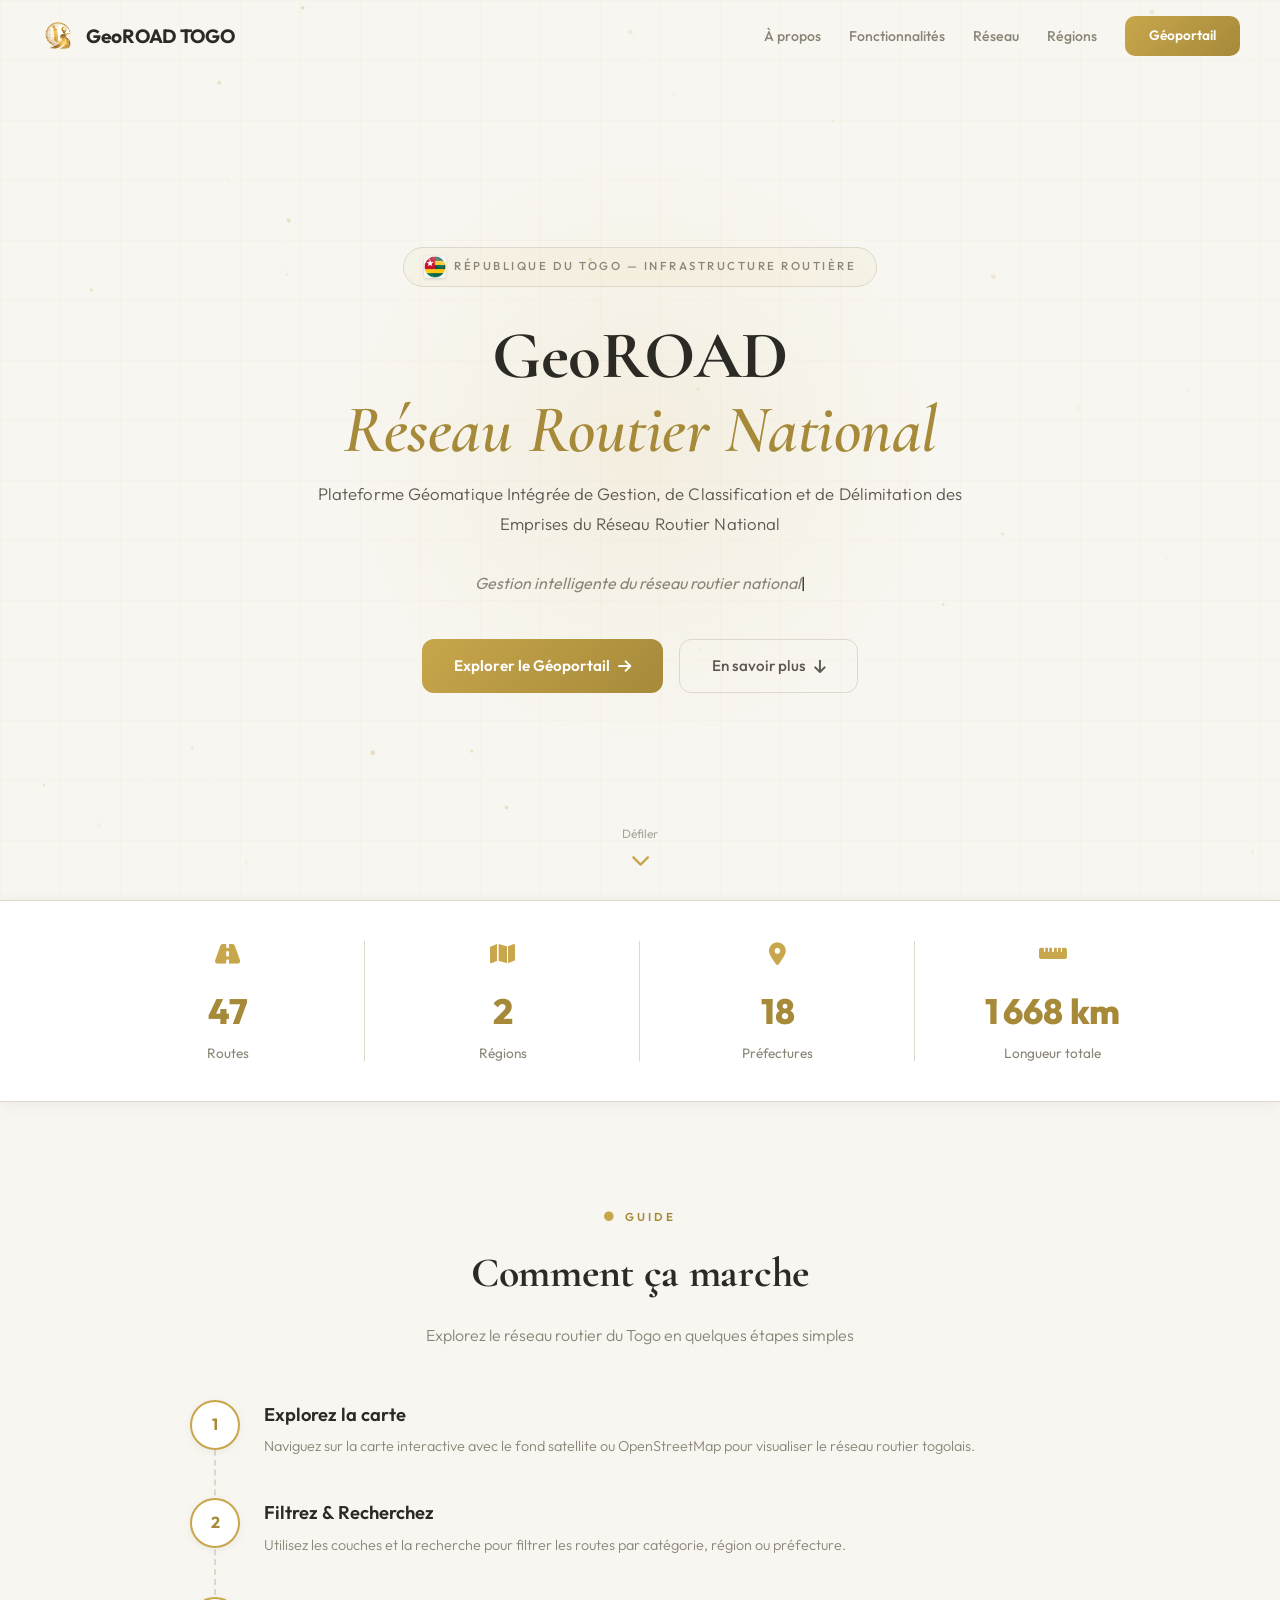
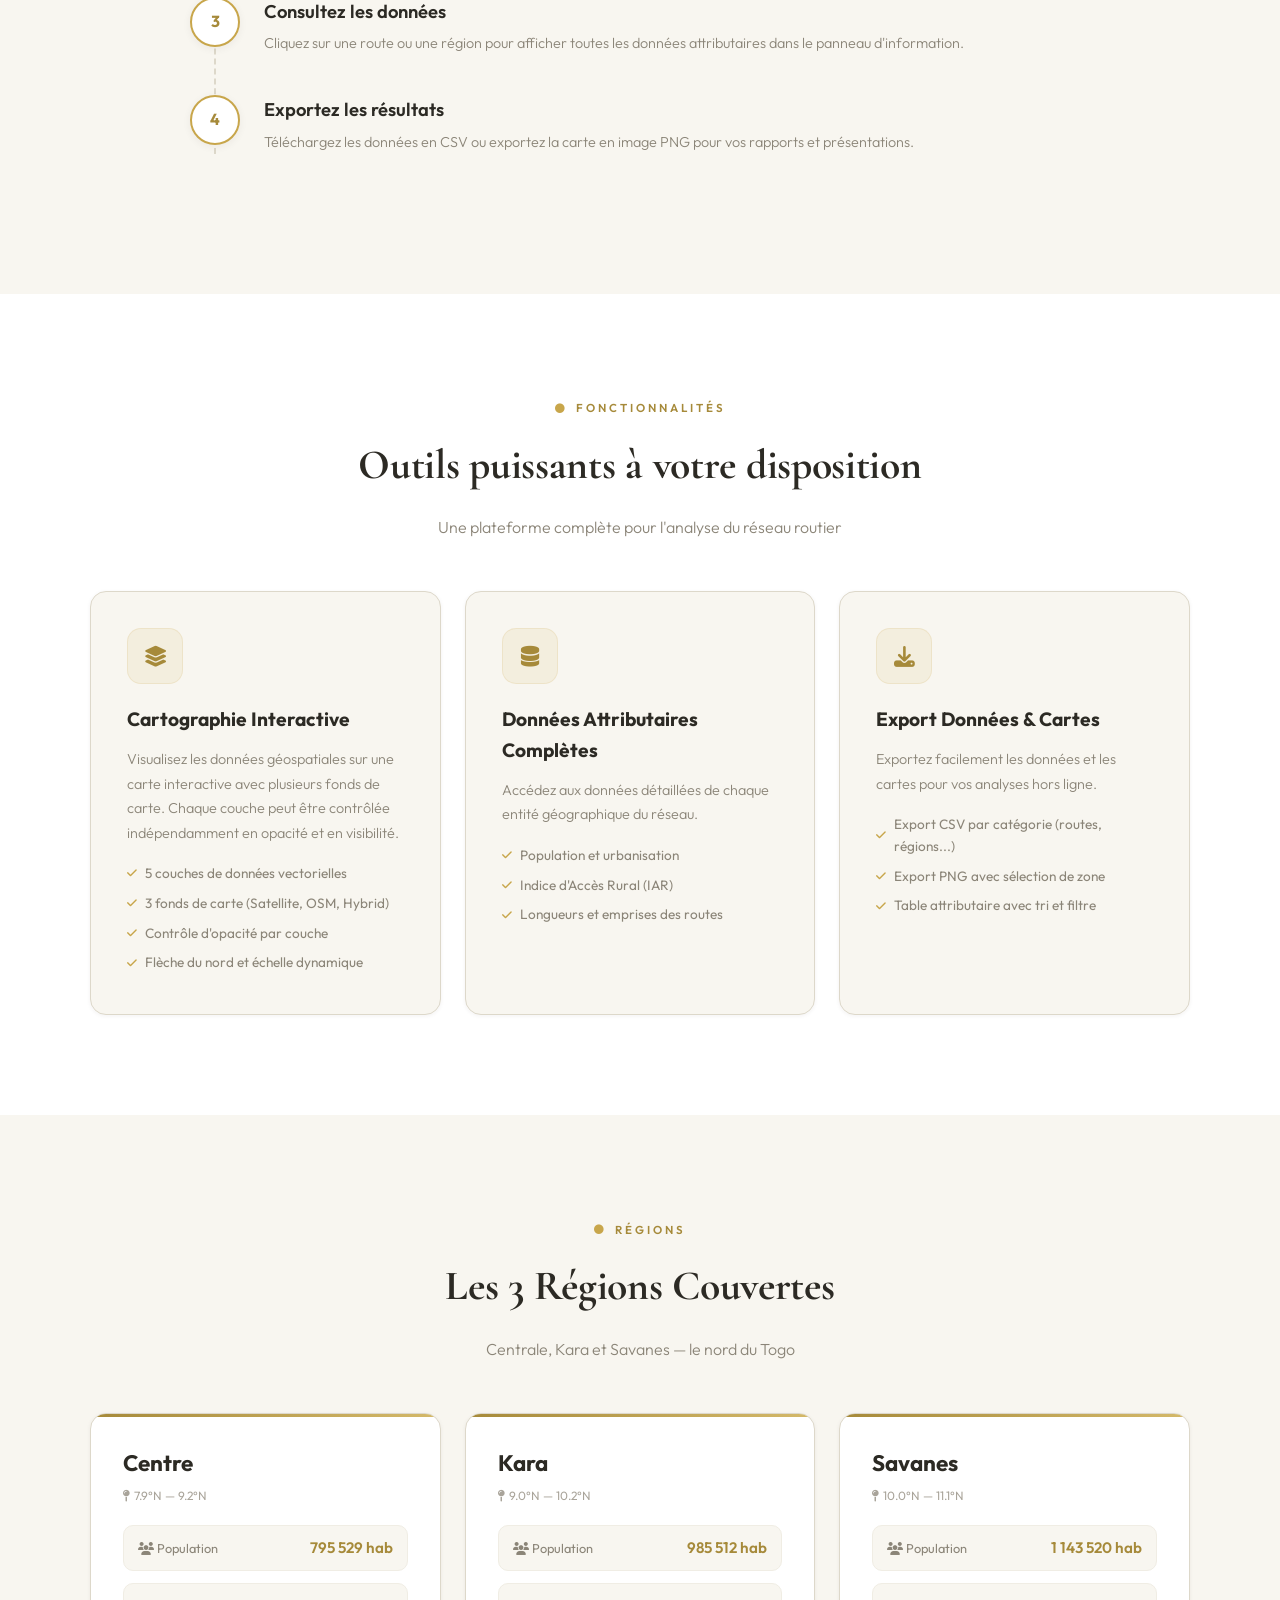
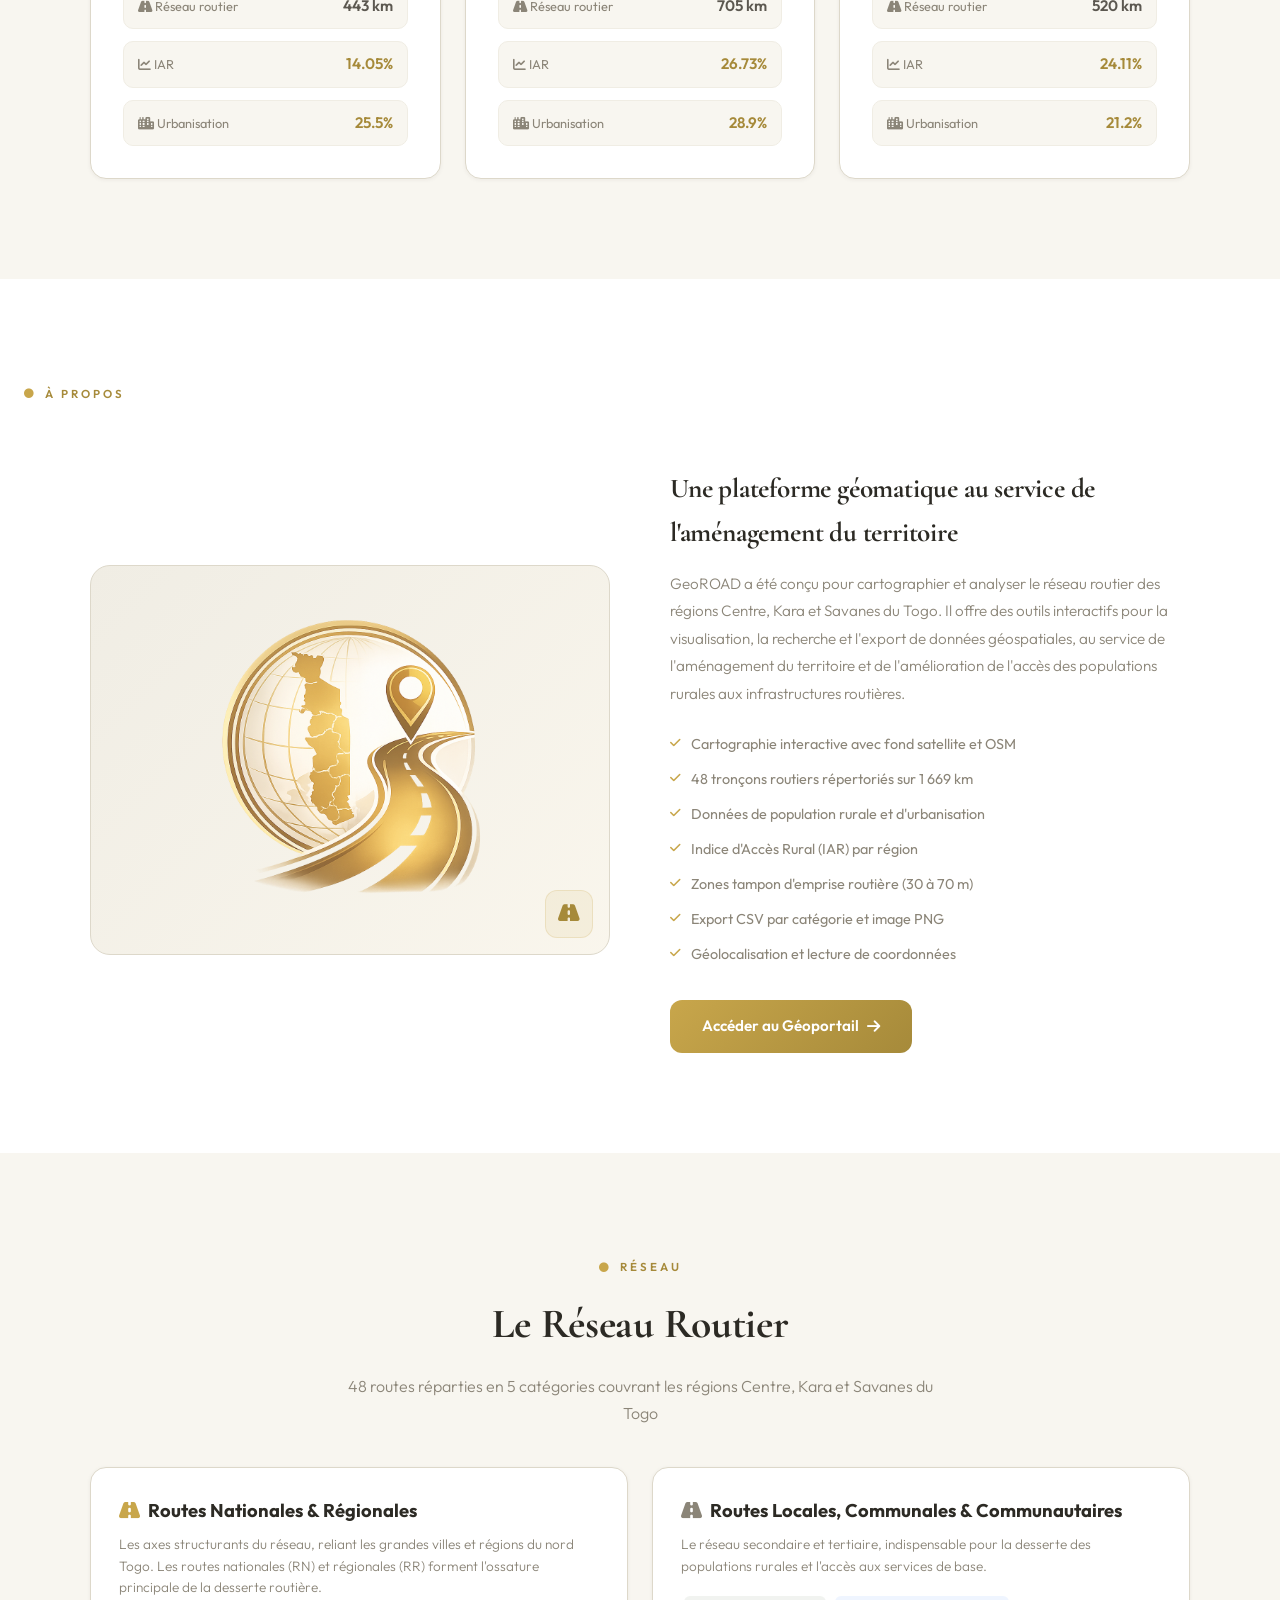
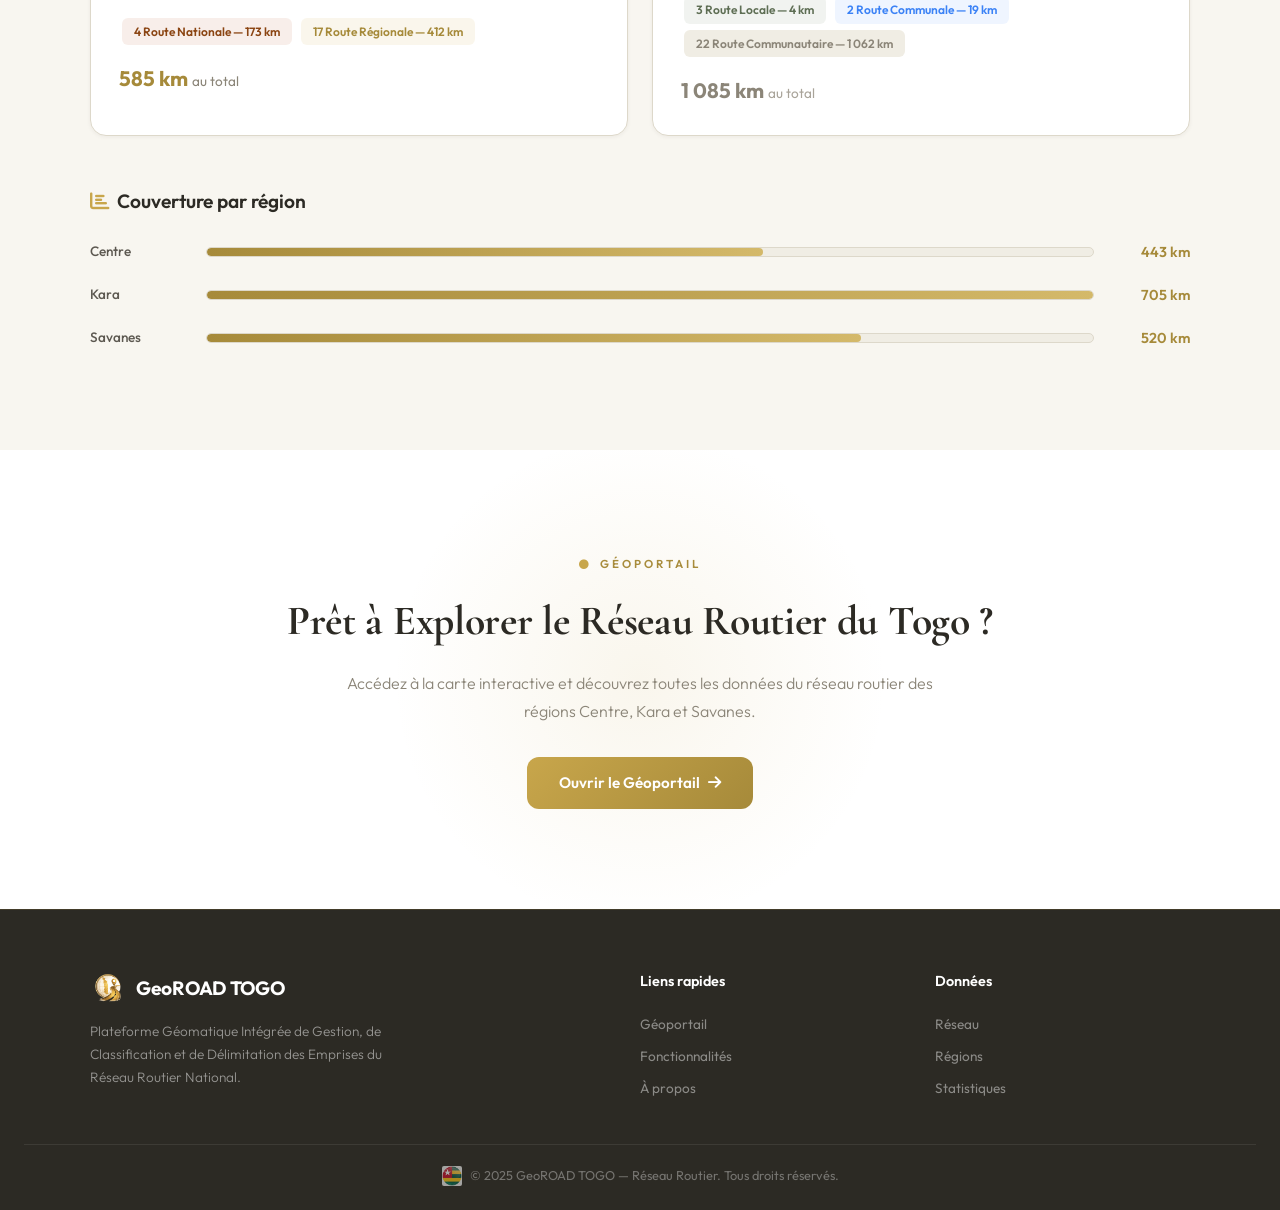
==== index.html @ ce90101a "Add files via upload" ====
<!DOCTYPE html>
<html lang="fr">
<head>
<meta charset="UTF-8">
<meta name="viewport" content="width=device-width, initial-scale=1.0">
<title>GeoROAD TOGO — Réseau Routier</title>
<link rel="preconnect" href="https://fonts.googleapis.com">
<link rel="preconnect" href="https://fonts.gstatic.com" crossorigin>
<link href="https://fonts.googleapis.com/css2?family=Cormorant+Garamond:wght@400;500;600;700&family=Outfit:wght@300;400;500;600;700;800&display=swap" rel="stylesheet">
<link rel="stylesheet" href="https://cdnjs.cloudflare.com/ajax/libs/font-awesome/6.4.0/css/all.min.css">
<style>
:root{--gold:#C8A64B;--gold-dark:#A68A3A;--gold-light:#D4B96A;--gold-pale:rgba(200,166,75,.10);--cream:#F8F6F0;--cream-2:#F0EDE4;--cream-3:#E8E4D9;--cream-border:#DDD8CA;--text:#2C2A24;--text-2:#5C5850;--text-3:#8B8578;--text-4:#A9A49A;--white:#FFF;--shadow:rgba(44,42,36,.06);--shadow-md:rgba(44,42,36,.1);--shadow-lg:rgba(44,42,36,.16)}
*,*::before,*::after{margin:0;padding:0;box-sizing:border-box}
html{scroll-behavior:smooth}
body{font-family:'Outfit',sans-serif;background:var(--cream);color:var(--text);overflow-x:hidden;line-height:1.6}
a{text-decoration:none;color:inherit}
ul{list-style:none}

/* Preloader */
#preloader{position:fixed;inset:0;z-index:10000;background:var(--cream);display:flex;flex-direction:column;align-items:center;justify-content:center;transition:opacity .6s,visibility .6s}
#preloader.hidden{opacity:0;visibility:hidden}
.spinner{width:40px;height:40px;border:3px solid var(--cream-3);border-top-color:var(--gold);border-radius:50%;animation:spin .8s linear infinite}
@keyframes spin{to{transform:rotate(360deg)}}
#preloader span{margin-top:16px;font-size:.8rem;letter-spacing:4px;color:var(--text-3);font-weight:400;text-transform:uppercase}

/* Mobile menu overlay — removed, no burger */

/* Navbar */
#navbar{position:fixed;top:0;left:0;right:0;z-index:9999;padding:14px 20px;display:flex;align-items:center;justify-content:space-between;transition:all .4s;gap:12px}
#navbar.scrolled{background:rgba(248,246,240,.95);backdrop-filter:blur(18px);border-bottom:1px solid var(--cream-border);padding:10px 16px;box-shadow:0 1px 8px var(--shadow)}
.nav-logo{display:flex;align-items:center;gap:8px;font-size:1.1rem;font-weight:700;letter-spacing:-.3px;color:var(--text);flex-shrink:0}
.nav-logo .icon{width:32px;height:32px;border-radius:8px;object-fit:contain}
.nav-links{display:flex;align-items:center;gap:8px;overflow-x:auto;scrollbar-width:none;-ms-overflow-style:none;flex-shrink:1}
.nav-links::-webkit-scrollbar{display:none}
.nav-links a{font-size:.8rem;font-weight:500;color:var(--text-3);transition:color .3s;white-space:nowrap;padding:6px 10px;border-radius:8px}
.nav-links a:hover{color:var(--gold-dark);background:var(--gold-pale)}
.nav-links .cta-nav{padding:7px 16px;border-radius:8px;background:linear-gradient(135deg,var(--gold),var(--gold-dark));color:var(--white);font-weight:600;font-size:.78rem;transition:transform .3s,box-shadow .3s;flex-shrink:0}
.nav-links .cta-nav:hover{transform:translateY(-1px);box-shadow:0 4px 20px rgba(200,166,75,.35)}
@media(min-width:769px){#navbar{padding:16px 40px}.nav-logo{font-size:1.2rem;gap:10px}.nav-logo .icon{width:36px;height:36px;border-radius:10px}.nav-links{gap:28px;overflow:visible}.nav-links a{font-size:.88rem;padding:0}.nav-links .cta-nav{padding:9px 24px;border-radius:10px;font-size:.85rem}}

/* Hero */
#hero{position:relative;min-height:100vh;display:flex;align-items:center;justify-content:center;text-align:center;overflow:hidden;padding:120px 24px 80px}
#particles-canvas{position:absolute;inset:0;z-index:0}
.hero-grid{position:absolute;inset:0;z-index:0;background-image:linear-gradient(rgba(200,166,75,.04) 1px,transparent 1px),linear-gradient(90deg,rgba(200,166,75,.04) 1px,transparent 1px);background-size:60px 60px;animation:gridMove 20s linear infinite}
@keyframes gridMove{to{background-position:60px 60px}}
.hero-glow{position:absolute;width:600px;height:600px;border-radius:50%;background:radial-gradient(circle,rgba(200,166,75,.1) 0%,transparent 70%);z-index:0;top:50%;left:50%;transform:translate(-50%,-50%)}
.hero-content{position:relative;z-index:1;max-width:860px}
.hero-badge{display:inline-flex;align-items:center;gap:8px;padding:8px 20px;border-radius:50px;border:1px solid var(--cream-border);background:rgba(200,166,75,.06);font-size:.72rem;letter-spacing:2.5px;color:var(--text-3);margin-bottom:32px;font-weight:500;text-transform:uppercase}
.hero-badge i{color:var(--gold);font-size:.65rem}
.hero-flag{width:22px;height:auto;border-radius:3px;object-fit:contain;box-shadow:0 1px 3px rgba(0,0,0,.15)}
.hero-title{font-family:'Cormorant Garamond',serif;font-size:4.2rem;font-weight:700;line-height:1.1;margin-bottom:12px;letter-spacing:-.5px;color:var(--text)}
.hero-title .line1{display:block}
.hero-title .line2{display:block;color:var(--gold-dark);font-style:italic;font-weight:600}
.hero-subtitle{font-size:1.05rem;color:var(--text-2);max-width:680px;margin:0 auto 32px;font-weight:300;line-height:1.8;letter-spacing:.1px}
#typewriter-container{min-height:28px;margin-bottom:40px}
#typewriter{font-size:1rem;color:var(--text-3);font-weight:400;font-style:italic}
#typewriter .cursor{color:var(--gold);animation:blink 1s step-end infinite}
@keyframes blink{50%{opacity:0}}
.hero-buttons{display:flex;gap:16px;justify-content:center;flex-wrap:wrap}
.btn-primary{padding:14px 32px;border-radius:12px;background:linear-gradient(135deg,var(--gold),var(--gold-dark));color:var(--white);font-weight:600;font-size:.95rem;border:none;cursor:pointer;transition:transform .3s,box-shadow .3s;display:inline-flex;align-items:center;gap:8px;font-family:'Outfit',sans-serif}
.btn-primary:hover{transform:translateY(-2px);box-shadow:0 8px 30px rgba(200,166,75,.35)}
.btn-ghost{padding:14px 32px;border-radius:12px;background:transparent;color:var(--text-2);font-weight:500;font-size:.95rem;border:1px solid var(--cream-border);cursor:pointer;transition:all .3s;display:inline-flex;align-items:center;gap:8px;font-family:'Outfit',sans-serif}
.btn-ghost:hover{border-color:var(--gold);color:var(--gold-dark);background:var(--gold-pale)}
.scroll-indicator{position:absolute;bottom:30px;left:50%;transform:translateX(-50%);z-index:1;display:flex;flex-direction:column;align-items:center;gap:8px;color:var(--text-4);font-size:.75rem;animation:float 2s ease-in-out infinite}
.scroll-indicator i{font-size:1.2rem;color:var(--gold)}
@keyframes float{0%,100%{transform:translateX(-50%) translateY(0)}50%{transform:translateX(-50%) translateY(-8px)}}
@media(max-width:768px){.hero-title{font-size:2.4rem}.hero-subtitle{font-size:.88rem;padding:0 8px}.hero-buttons{flex-direction:column;align-items:center;width:100%}.hero-buttons .btn-primary,.hero-buttons .btn-ghost{width:100%;max-width:320px;justify-content:center}.hero-badge{font-size:.6rem;padding:6px 14px;letter-spacing:1.5px}.hero-flag{width:18px}#typewriter{font-size:.88rem}.scroll-indicator{display:none}}

/* Stats bar */
#stats{position:relative;z-index:2;background:var(--white);border-top:1px solid var(--cream-border);border-bottom:1px solid var(--cream-border);box-shadow:0 2px 16px var(--shadow)}
.stats-grid{display:grid;grid-template-columns:repeat(4,1fr);max-width:1100px;margin:0 auto}
.stat-item{padding:36px 20px;text-align:center;position:relative}
.stat-item:not(:last-child)::after{content:'';position:absolute;right:0;top:20%;height:60%;width:1px;background:var(--cream-border)}
.stat-icon{font-size:1.4rem;color:var(--gold);margin-bottom:10px}
.stat-number{font-size:2.2rem;font-weight:800;color:var(--gold-dark);font-family:'Outfit',sans-serif}
.stat-label{font-size:.85rem;color:var(--text-3);margin-top:4px;font-weight:400}
@media(max-width:768px){.stats-grid{grid-template-columns:repeat(2,1fr)}.stat-item{padding:20px 12px}.stat-number{font-size:1.6rem}.stat-label{font-size:.78rem}.stat-icon{font-size:1.1rem}}

/* Sections */
.section{padding:100px 24px;position:relative}
.section-tag{display:inline-flex;align-items:center;gap:8px;font-size:.72rem;letter-spacing:3px;color:var(--gold-dark);font-weight:600;text-transform:uppercase;margin-bottom:14px}
.section-tag i{font-size:.6rem;color:var(--gold)}
.section-title{font-family:'Cormorant Garamond',serif;font-size:2.6rem;font-weight:700;margin-bottom:16px;letter-spacing:-.3px;color:var(--text)}
.section-subtitle{color:var(--text-3);max-width:600px;font-weight:300;font-size:1rem;line-height:1.7}
@media(max-width:768px){.section{padding:50px 14px}.section-title{font-size:1.7rem}.section-subtitle{font-size:.9rem}.section-tag{font-size:.65rem;letter-spacing:2px}}

/* How it works */
#how-it-works{background:var(--cream)}
.steps-container{max-width:900px;margin:50px auto 0;position:relative}
.steps-container::before{content:'';position:absolute;left:24px;top:0;bottom:0;width:2px;border-left:2px dashed var(--cream-border)}
.step-item{display:flex;gap:24px;align-items:flex-start;margin-bottom:40px;position:relative}
.step-circle{flex-shrink:0;width:50px;height:50px;border-radius:50%;background:var(--white);border:2px solid var(--gold);display:flex;align-items:center;justify-content:center;font-weight:700;font-size:1rem;color:var(--gold-dark);z-index:1;transition:all .3s;box-shadow:0 2px 8px var(--shadow)}
.step-item:hover .step-circle{background:var(--gold);color:var(--white);box-shadow:0 0 20px rgba(200,166,75,.3)}
.step-content h3{font-size:1.15rem;font-weight:600;margin-bottom:6px;color:var(--text)}
.step-content p{color:var(--text-3);font-size:.9rem;font-weight:300}
@media(max-width:768px){.steps-container::before{left:24px}}

/* Features */
#features{background:var(--white)}
.features-grid{display:grid;grid-template-columns:repeat(3,1fr);gap:24px;max-width:1100px;margin:50px auto 0}
.feature-card{padding:36px;border-radius:16px;background:var(--cream);border:1px solid var(--cream-border);transition:all .4s;box-shadow:0 1px 4px var(--shadow)}
.feature-card:hover{transform:translateY(-4px);border-color:var(--gold);box-shadow:0 8px 40px var(--shadow-lg)}
.feature-icon{width:56px;height:56px;border-radius:14px;background:var(--gold-pale);border:1px solid rgba(200,166,75,.15);display:flex;align-items:center;justify-content:center;font-size:1.3rem;color:var(--gold-dark);margin-bottom:20px}
.feature-card h3{font-size:1.2rem;font-weight:700;margin-bottom:12px;color:var(--text)}
.feature-card p{color:var(--text-3);font-size:.9rem;line-height:1.7;font-weight:300}
.feature-card .feature-list{margin-top:14px}
.feature-card .feature-list li{color:var(--text-3);font-size:.85rem;padding:4px 0;display:flex;align-items:center;gap:8px}
.feature-card .feature-list li i{color:var(--gold);font-size:.7rem}
@media(max-width:768px){.features-grid{grid-template-columns:1fr;gap:16px}.feature-card{padding:24px 18px}.feature-icon{width:44px;height:44px;font-size:1.1rem}}

/* Regions */
#regions{background:var(--cream)}
.regions-grid{display:grid;grid-template-columns:repeat(3,1fr);gap:24px;max-width:1100px;margin:50px auto 0}
.region-card{padding:32px;border-radius:16px;background:var(--white);border:1px solid var(--cream-border);position:relative;overflow:hidden;transition:all .4s;box-shadow:0 1px 4px var(--shadow)}
.region-card:hover{transform:translateY(-4px);border-color:var(--gold);box-shadow:0 8px 40px var(--shadow-lg)}
.region-card::before{content:'';position:absolute;top:0;left:0;right:0;height:3px;background:linear-gradient(90deg,var(--gold-dark),var(--gold-light))}
.region-name{font-size:1.4rem;font-weight:700;margin-bottom:4px;color:var(--text)}
.region-coords{font-size:.75rem;color:var(--text-4);margin-bottom:20px}
.region-stats{display:flex;flex-direction:column;gap:12px}
.region-stat{display:flex;justify-content:space-between;align-items:center;padding:10px 14px;border-radius:10px;background:var(--cream);border:1px solid var(--cream-2)}
.region-stat .label{font-size:.8rem;color:var(--text-3)}
.region-stat .value{font-size:.95rem;font-weight:600;color:var(--gold-dark)}
.region-stat .value.blue{color:var(--text-2)}
@media(max-width:768px){.regions-grid{grid-template-columns:1fr;gap:16px}.region-card{padding:24px 18px}.region-name{font-size:1.2rem}}

/* About */
#about{background:var(--white)}
.about-grid{display:grid;grid-template-columns:1fr 1fr;gap:60px;align-items:center;max-width:1100px;margin:50px auto 0}
.about-image{border-radius:20px;overflow:hidden;aspect-ratio:4/3;position:relative;display:flex;align-items:center;justify-content:center;background:linear-gradient(135deg,var(--cream-2),var(--gold-pale));border:1px solid var(--cream-border)}
.about-image .tg-logo-img{width:70%;height:auto;object-fit:contain;opacity:.85}
.about-image .overlay-icon{position:absolute;bottom:16px;right:16px;width:48px;height:48px;border-radius:12px;background:var(--gold-pale);border:1px solid rgba(200,166,75,.2);display:flex;align-items:center;justify-content:center;color:var(--gold-dark);font-size:1.2rem}
.about-text h3{font-family:'Cormorant Garamond',serif;font-size:1.7rem;font-weight:700;margin-bottom:16px;letter-spacing:-.2px;color:var(--text)}
.about-text p{color:var(--text-3);font-size:.95rem;line-height:1.8;margin-bottom:20px;font-weight:300}
.about-text ul{margin-bottom:28px}
.about-text ul li{padding:6px 0;color:var(--text-3);font-size:.9rem;display:flex;align-items:flex-start;gap:10px}
.about-text ul li i{color:var(--gold);margin-top:4px;font-size:.75rem}
@media(max-width:768px){.about-grid{grid-template-columns:1fr;gap:24px}.about-text h3{font-size:1.4rem}.about-text p{font-size:.88rem}.about-image{aspect-ratio:16/10}}

/* Network */
#network{background:var(--cream)}
.network-types{display:grid;grid-template-columns:1fr 1fr;gap:24px;max-width:1100px;margin:40px auto 0}
.type-card{padding:28px;border-radius:16px;background:var(--white);border:1px solid var(--cream-border);box-shadow:0 1px 4px var(--shadow)}
.type-card h3{font-size:1.15rem;font-weight:700;margin-bottom:8px;color:var(--text)}
.type-card .type-desc{color:var(--text-3);font-size:.85rem;margin-bottom:16px;font-weight:300}
.type-badge{display:inline-flex;padding:4px 12px;border-radius:6px;font-size:.75rem;font-weight:600;margin:3px}
.type-badge.rn{background:rgba(184,92,56,.1);color:#8B4513}
.type-badge.rr{background:var(--gold-pale);color:var(--gold-dark)}
.type-badge.rl{background:rgba(122,139,111,.1);color:#5E6E54}
.type-badge.rc{background:rgba(59,130,246,.08);color:#3B82F6}
.type-badge.cu{background:var(--cream-2);color:var(--text-3)}
.coverage-section{max-width:1100px;margin:50px auto 0}
.coverage-section h3{font-size:1.2rem;font-weight:600;margin-bottom:24px;color:var(--text)}
.coverage-bars{display:flex;flex-direction:column;gap:20px}
.coverage-item{display:flex;align-items:center;gap:16px}
.coverage-label{width:100px;font-size:.85rem;font-weight:500;flex-shrink:0;color:var(--text-2)}
.coverage-bar{flex:1;height:10px;border-radius:10px;background:var(--cream-2);overflow:hidden;border:1px solid var(--cream-border)}
.coverage-fill{height:100%;border-radius:10px;background:linear-gradient(90deg,var(--gold-dark),var(--gold-light));width:0;transition:width 1.5s ease-out}
.coverage-value{width:80px;text-align:right;font-size:.9rem;font-weight:600;color:var(--gold-dark)}
@media(max-width:768px){.network-types{grid-template-columns:1fr;gap:16px}.type-card{padding:20px 16px}.coverage-item{flex-wrap:wrap;gap:8px}.coverage-label{width:100%}.coverage-value{width:auto;text-align:left}.coverage-section{margin-top:30px}}

@media(max-width:768px){#cta-section{padding:60px 14px}#cta-section .section-title{font-size:1.7rem}}
@media(max-width:480px){#cta-section .btn-primary{width:100%}}
#cta-section{padding:100px 24px;text-align:center;position:relative;overflow:hidden;background:var(--white)}
.cta-glow{position:absolute;width:500px;height:500px;border-radius:50%;background:radial-gradient(circle,rgba(200,166,75,.1) 0%,transparent 70%);top:50%;left:50%;transform:translate(-50%,-50%)}
#cta-section .section-title{position:relative;z-index:1}
#cta-section .section-subtitle{position:relative;z-index:1;margin:0 auto 32px}
#cta-section .btn-primary{position:relative;z-index:1}

/* Footer */
#footer{background:var(--text);border-top:1px solid rgba(200,166,75,.15);padding:60px 24px 24px}
.footer-grid{display:grid;grid-template-columns:2fr 1fr 1fr;gap:40px;max-width:1100px;margin:0 auto 40px}
.footer-brand .nav-logo{margin-bottom:14px}
.footer-brand .nav-logo span{color:var(--white)}
.footer-brand p{color:rgba(255,255,255,.5);font-size:.85rem;line-height:1.7;font-weight:300;max-width:300px}
.footer-col h4{font-size:.9rem;font-weight:600;margin-bottom:16px;color:var(--white)}
.footer-col a{display:block;color:rgba(255,255,255,.45);font-size:.85rem;padding:5px 0;transition:color .3s}
.footer-col a:hover{color:var(--gold-light)}
.footer-bottom{border-top:1px solid rgba(255,255,255,.08);padding-top:20px;text-align:center;color:rgba(255,255,255,.35);font-size:.8rem;display:flex;align-items:center;justify-content:center;gap:8px}
.footer-flag{width:20px;height:auto;border-radius:2px;object-fit:contain;opacity:.6}
@media(max-width:768px){.footer-grid{grid-template-columns:1fr;gap:20px}#footer{padding:40px 16px 20px}.footer-brand p{max-width:100%}.footer-bottom{flex-wrap:wrap;justify-content:center;font-size:.72rem;gap:6px}}

/* Scroll reveal */
.reveal{opacity:0;transform:translateY(30px);transition:all .8s cubic-bezier(.16,1,.3,1)}
.reveal.visible{opacity:1;transform:translateY(0)}
</style>
</head>
<body>

<!-- Preloader -->
<div id="preloader">
  <div class="spinner"></div>
  <span>GeoROAD</span>
</div>

<!-- Navbar -->
<nav id="navbar">
  <a href="index.html" class="nav-logo">
    <img src="resources/logo.png" alt="Logo" class="icon">
    <span>GeoROAD TOGO</span>
  </a>
  <div class="nav-links">
    <a href="#about">À propos</a>
    <a href="#features">Fonctionnalités</a>
    <a href="#network">Réseau</a>
    <a href="#regions">Régions</a>
    <a href="geoportail.html" class="cta-nav">Géoportail</a>
  </div>
</nav>

<!-- Hero -->
<section id="hero">
  <canvas id="particles-canvas"></canvas>
  <div class="hero-grid"></div>
  <div class="hero-glow"></div>
  <div class="hero-content">
    <div class="hero-badge">
      <img src="resources/drapeau-togo.jpg" alt="Drapeau du Togo" class="hero-flag">
      RÉPUBLIQUE DU TOGO — INFRASTRUCTURE ROUTIÈRE
    </div>
    <h1 class="hero-title">
      <span class="line1">GeoROAD</span>
      <span class="line2">Réseau Routier National</span>
    </h1>
    <p class="hero-subtitle">Plateforme Géomatique Intégrée de Gestion, de Classification et de Délimitation des Emprises du Réseau Routier National</p>
    <div id="typewriter-container">
      <span id="typewriter"></span><span class="cursor">|</span>
    </div>
    <div class="hero-buttons">
      <a href="geoportail.html" class="btn-primary">
        Explorer le Géoportail <i class="fas fa-arrow-right"></i>
      </a>
      <a href="#about" class="btn-ghost">
        En savoir plus <i class="fas fa-arrow-down"></i>
      </a>
    </div>
  </div>
  <div class="scroll-indicator">
    <span>Défiler</span>
    <i class="fas fa-chevron-down"></i>
  </div>
</section>

<!-- Stats -->
<section id="stats">
  <div class="stats-grid">
    <div class="stat-item reveal">
      <div class="stat-icon"><i class="fas fa-road"></i></div>
      <div class="stat-number" data-target="48">0</div>
      <div class="stat-label">Routes</div>
    </div>
    <div class="stat-item reveal">
      <div class="stat-icon"><i class="fas fa-map"></i></div>
      <div class="stat-number" data-target="3">0</div>
      <div class="stat-label">Régions</div>
    </div>
    <div class="stat-item reveal">
      <div class="stat-icon"><i class="fas fa-map-marker-alt"></i></div>
      <div class="stat-number" data-target="19">0</div>
      <div class="stat-label">Préfectures</div>
    </div>
    <div class="stat-item reveal">
      <div class="stat-icon"><i class="fas fa-ruler-horizontal"></i></div>
      <div class="stat-number" data-target="1669" data-suffix=" km">0</div>
      <div class="stat-label">Longueur totale</div>
    </div>
  </div>
</section>

<!-- How it works -->
<section id="how-it-works" class="section">
  <div style="text-align:center">
    <div class="section-tag"><i class="fas fa-circle"></i> GUIDE</div>
    <h2 class="section-title">Comment ça marche</h2>
    <p class="section-subtitle" style="margin:0 auto">Explorez le réseau routier du Togo en quelques étapes simples</p>
  </div>
  <div class="steps-container">
    <div class="step-item reveal">
      <div class="step-circle">1</div>
      <div class="step-content">
        <h3>Explorez la carte</h3>
        <p>Naviguez sur la carte interactive avec le fond satellite ou OpenStreetMap pour visualiser le réseau routier togolais.</p>
      </div>
    </div>
    <div class="step-item reveal">
      <div class="step-circle">2</div>
      <div class="step-content">
        <h3>Filtrez & Recherchez</h3>
        <p>Utilisez les couches et la recherche pour filtrer les routes par catégorie, région ou préfecture.</p>
      </div>
    </div>
    <div class="step-item reveal">
      <div class="step-circle">3</div>
      <div class="step-content">
        <h3>Consultez les données</h3>
        <p>Cliquez sur une route ou une région pour afficher toutes les données attributaires dans le panneau d'information.</p>
      </div>
    </div>
    <div class="step-item reveal">
      <div class="step-circle">4</div>
      <div class="step-content">
        <h3>Exportez les résultats</h3>
        <p>Téléchargez les données en CSV ou exportez la carte en image PNG pour vos rapports et présentations.</p>
      </div>
    </div>
  </div>
</section>

<!-- Features -->
<section id="features" class="section">
  <div style="text-align:center">
    <div class="section-tag"><i class="fas fa-circle"></i> FONCTIONNALITÉS</div>
    <h2 class="section-title">Outils puissants à votre disposition</h2>
    <p class="section-subtitle" style="margin:0 auto">Une plateforme complète pour l'analyse du réseau routier</p>
  </div>
  <div class="features-grid">
    <div class="feature-card reveal">
      <div class="feature-icon"><i class="fas fa-layer-group"></i></div>
      <h3>Cartographie Interactive</h3>
      <p>Visualisez les données géospatiales sur une carte interactive avec plusieurs fonds de carte. Chaque couche peut être contrôlée indépendamment en opacité et en visibilité.</p>
      <ul class="feature-list">
        <li><i class="fas fa-check"></i> 5 couches de données vectorielles</li>
        <li><i class="fas fa-check"></i> 3 fonds de carte (Satellite, OSM, Hybrid)</li>
        <li><i class="fas fa-check"></i> Contrôle d'opacité par couche</li>
        <li><i class="fas fa-check"></i> Flèche du nord et échelle dynamique</li>
      </ul>
    </div>
    <div class="feature-card reveal">
      <div class="feature-icon"><i class="fas fa-database"></i></div>
      <h3>Données Attributaires Complètes</h3>
      <p>Accédez aux données détaillées de chaque entité géographique du réseau.</p>
      <ul class="feature-list">
        <li><i class="fas fa-check"></i> Population et urbanisation</li>
        <li><i class="fas fa-check"></i> Indice d'Accès Rural (IAR)</li>
        <li><i class="fas fa-check"></i> Longueurs et emprises des routes</li>
      </ul>
    </div>
    <div class="feature-card reveal">
      <div class="feature-icon"><i class="fas fa-download"></i></div>
      <h3>Export Données & Cartes</h3>
      <p>Exportez facilement les données et les cartes pour vos analyses hors ligne.</p>
      <ul class="feature-list">
        <li><i class="fas fa-check"></i> Export CSV par catégorie (routes, régions...)</li>
        <li><i class="fas fa-check"></i> Export PNG avec sélection de zone</li>
        <li><i class="fas fa-check"></i> Table attributaire avec tri et filtre</li>
      </ul>
    </div>
  </div>
</section>

<!-- Regions -->
<section id="regions" class="section">
  <div style="text-align:center">
    <div class="section-tag"><i class="fas fa-circle"></i> RÉGIONS</div>
    <h2 class="section-title">Les 3 Régions Couvertes</h2>
    <p class="section-subtitle" style="margin:0 auto">Centrale, Kara et Savanes — le nord du Togo</p>
  </div>
  <div class="regions-grid">
    <div class="region-card reveal">
      <div class="region-name">Centre</div>
      <div class="region-coords"><i class="fas fa-map-pin"></i> 7.9°N — 9.2°N</div>
      <div class="region-stats">
        <div class="region-stat">
          <span class="label"><i class="fas fa-users"></i> Population</span>
          <span class="value">795 529 hab</span>
        </div>
        <div class="region-stat">
          <span class="label"><i class="fas fa-road"></i> Réseau routier</span>
          <span class="value blue">443 km</span>
        </div>
        <div class="region-stat">
          <span class="label"><i class="fas fa-chart-line"></i> IAR</span>
          <span class="value">14.05%</span>
        </div>
        <div class="region-stat">
          <span class="label"><i class="fas fa-city"></i> Urbanisation</span>
          <span class="value">25.5%</span>
        </div>
      </div>
    </div>
    <div class="region-card reveal">
      <div class="region-name">Kara</div>
      <div class="region-coords"><i class="fas fa-map-pin"></i> 9.0°N — 10.2°N</div>
      <div class="region-stats">
        <div class="region-stat">
          <span class="label"><i class="fas fa-users"></i> Population</span>
          <span class="value">985 512 hab</span>
        </div>
        <div class="region-stat">
          <span class="label"><i class="fas fa-road"></i> Réseau routier</span>
          <span class="value blue">705 km</span>
        </div>
        <div class="region-stat">
          <span class="label"><i class="fas fa-chart-line"></i> IAR</span>
          <span class="value">26.73%</span>
        </div>
        <div class="region-stat">
          <span class="label"><i class="fas fa-city"></i> Urbanisation</span>
          <span class="value">28.9%</span>
        </div>
      </div>
    </div>
    <div class="region-card reveal">
      <div class="region-name">Savanes</div>
      <div class="region-coords"><i class="fas fa-map-pin"></i> 10.0°N — 11.1°N</div>
      <div class="region-stats">
        <div class="region-stat">
          <span class="label"><i class="fas fa-users"></i> Population</span>
          <span class="value">1 143 520 hab</span>
        </div>
        <div class="region-stat">
          <span class="label"><i class="fas fa-road"></i> Réseau routier</span>
          <span class="value blue">520 km</span>
        </div>
        <div class="region-stat">
          <span class="label"><i class="fas fa-chart-line"></i> IAR</span>
          <span class="value">24.11%</span>
        </div>
        <div class="region-stat">
          <span class="label"><i class="fas fa-city"></i> Urbanisation</span>
          <span class="value">21.2%</span>
        </div>
      </div>
    </div>
  </div>
</section>

<!-- About -->
<section id="about" class="section">
  <div class="section-tag"><i class="fas fa-circle"></i> À PROPOS</div>
  <div class="about-grid">
    <div class="about-image reveal">
      <img src="resources/logo.png" alt="Logo GeoROAD TOGO" class="tg-logo-img">
      <div class="overlay-icon"><i class="fas fa-road"></i></div>
    </div>
    <div class="about-text reveal">
      <h3>Une plateforme géomatique au service de l'aménagement du territoire</h3>
      <p>GeoROAD a été conçu pour cartographier et analyser le réseau routier des régions Centre, Kara et Savanes du Togo. Il offre des outils interactifs pour la visualisation, la recherche et l'export de données géospatiales, au service de l'aménagement du territoire et de l'amélioration de l'accès des populations rurales aux infrastructures routières.</p>
      <ul>
        <li><i class="fas fa-check"></i> Cartographie interactive avec fond satellite et OSM</li>
        <li><i class="fas fa-check"></i> 48 tronçons routiers répertoriés sur 1 669 km</li>
        <li><i class="fas fa-check"></i> Données de population rurale et d'urbanisation</li>
        <li><i class="fas fa-check"></i> Indice d'Accès Rural (IAR) par région</li>
        <li><i class="fas fa-check"></i> Zones tampon d'emprise routière (30 à 70 m)</li>
        <li><i class="fas fa-check"></i> Export CSV par catégorie et image PNG</li>
        <li><i class="fas fa-check"></i> Géolocalisation et lecture de coordonnées</li>
      </ul>
      <a href="geoportail.html" class="btn-primary" style="display:inline-flex">
        Accéder au Géoportail <i class="fas fa-arrow-right"></i>
      </a>
    </div>
  </div>
</section>

<!-- Network -->
<section id="network" class="section">
  <div style="text-align:center">
    <div class="section-tag"><i class="fas fa-circle"></i> RÉSEAU</div>
    <h2 class="section-title">Le Réseau Routier</h2>
    <p class="section-subtitle" style="margin:0 auto">48 routes réparties en 5 catégories couvrant les régions Centre, Kara et Savanes du Togo</p>
  </div>
  <div class="network-types reveal">
    <div class="type-card">
      <h3><i class="fas fa-road" style="color:var(--gold);margin-right:8px"></i>Routes Nationales & Régionales</h3>
      <p class="type-desc">Les axes structurants du réseau, reliant les grandes villes et régions du nord Togo. Les routes nationales (RN) et régionales (RR) forment l'ossature principale de la desserte routière.</p>
      <div>
        <span class="type-badge rn">4 Route Nationale — 173 km</span>
        <span class="type-badge rr">17 Route Régionale — 412 km</span>
      </div>
      <div style="margin-top:14px;font-size:1.3rem;font-weight:700;color:var(--gold-dark)">585 km <span style="font-size:.85rem;font-weight:400;color:var(--text-3)">au total</span></div>
    </div>
    <div class="type-card">
      <h3><i class="fas fa-road" style="color:var(--text-3);margin-right:8px"></i>Routes Locales, Communales & Communautaires</h3>
      <p class="type-desc">Le réseau secondaire et tertiaire, indispensable pour la desserte des populations rurales et l'accès aux services de base.</p>
      <div>
        <span class="type-badge rl">3 Route Locale — 4 km</span>
        <span class="type-badge rc">2 Route Communale — 19 km</span>
        <span class="type-badge cu">22 Route Communautaire — 1 062 km</span>
      </div>
      <div style="margin-top:14px;font-size:1.3rem;font-weight:700;color:var(--text-3)">1 085 km <span style="font-size:.85rem;font-weight:400;color:var(--text-4)">au total</span></div>
    </div>
  </div>
  <div class="coverage-section reveal">
    <h3><i class="fas fa-chart-bar" style="color:var(--gold);margin-right:8px"></i>Couverture par région</h3>
    <div class="coverage-bars">
      <div class="coverage-item">
        <span class="coverage-label">Centre</span>
        <div class="coverage-bar"><div class="coverage-fill" data-width="62.8"></div></div>
        <span class="coverage-value">443 km</span>
      </div>
      <div class="coverage-item">
        <span class="coverage-label">Kara</span>
        <div class="coverage-bar"><div class="coverage-fill" data-width="100"></div></div>
        <span class="coverage-value">705 km</span>
      </div>
      <div class="coverage-item">
        <span class="coverage-label">Savanes</span>
        <div class="coverage-bar"><div class="coverage-fill" data-width="73.8"></div></div>
        <span class="coverage-value">520 km</span>
      </div>
    </div>
  </div>
</section>

<!-- CTA -->
<section id="cta-section">
  <div class="cta-glow"></div>
  <div class="section-tag" style="justify-content:center;display:inline-flex"><i class="fas fa-circle"></i> GÉOPORTAIL</div>
  <h2 class="section-title" style="text-align:center">Prêt à Explorer le Réseau Routier du Togo ?</h2>
  <p class="section-subtitle" style="text-align:center;margin:0 auto 32px">Accédez à la carte interactive et découvrez toutes les données du réseau routier des régions Centre, Kara et Savanes.</p>
  <a href="geoportail.html" class="btn-primary" style="margin:0 auto;display:inline-flex">
    Ouvrir le Géoportail <i class="fas fa-arrow-right"></i>
  </a>
</section>

<!-- Footer -->
<footer id="footer">
  <div class="footer-grid">
    <div class="footer-brand">
      <a href="index.html" class="nav-logo">
        <img src="resources/logo.png" alt="Logo" class="icon">
        <span>GeoROAD TOGO</span>
      </a>
      <p>Plateforme Géomatique Intégrée de Gestion, de Classification et de Délimitation des Emprises du Réseau Routier National.</p>
    </div>
    <div class="footer-col">
      <h4>Liens rapides</h4>
      <a href="geoportail.html">Géoportail</a>
      <a href="#features">Fonctionnalités</a>
      <a href="#about">À propos</a>
    </div>
    <div class="footer-col">
      <h4>Données</h4>
      <a href="#network">Réseau</a>
      <a href="#regions">Régions</a>
      <a href="#stats">Statistiques</a>
    </div>
  </div>
  <div class="footer-bottom">
    <img src="resources/drapeau-togo.jpg" alt="" class="footer-flag"> © 2025 GeoROAD TOGO — Réseau Routier. Tous droits réservés.
  </div>
</footer>

<script>
/* Preloader */
window.addEventListener('load',function(){setTimeout(function(){document.getElementById('preloader').classList.add('hidden')},600)});

/* Particles - gold theme */
(function(){var canvas=document.getElementById('particles-canvas');var ctx=canvas.getContext('2d');var particles=[];function resize(){canvas.width=window.innerWidth;canvas.height=window.innerHeight}resize();window.addEventListener('resize',resize);for(var i=0;i<35;i++){particles.push({x:Math.random()*canvas.width,y:Math.random()*canvas.height,r:Math.random()*2+.5,dx:(Math.random()-.5)*.3,dy:(Math.random()-.5)*.3,o:Math.random()*.25+.05})}function draw(){ctx.clearRect(0,0,canvas.width,canvas.height);for(var i=0;i<particles.length;i++){var p=particles[i];ctx.beginPath();ctx.arc(p.x,p.y,p.r,0,Math.PI*2);ctx.fillStyle='rgba(200,166,75,'+p.o+')';ctx.fill();p.x+=p.dx;p.y+=p.dy;if(p.x<0||p.x>canvas.width)p.dx*=-1;if(p.y<0||p.y>canvas.height)p.dy*=-1}for(var i=0;i<particles.length;i++){for(var j=i+1;j<particles.length;j++){var dx=particles[i].x-particles[j].x;var dy=particles[i].y-particles[j].y;var dist=Math.sqrt(dx*dx+dy*dy);if(dist<150){ctx.beginPath();ctx.moveTo(particles[i].x,particles[i].y);ctx.lineTo(particles[j].x,particles[j].y);ctx.strokeStyle='rgba(200,166,75,'+(1-dist/150)*.04+')';ctx.stroke()}}}requestAnimationFrame(draw)}draw()})();

/* Typewriter */
(function(){var phrases=["Gestion intelligente du réseau routier national","Classification automatique des routes","Délimitation précise des emprises routières","Visualisation cartographique interactive","Analyse spatiale pour l'aide à la décision","Centralisation des données géospatiales","Plateforme dédiée aux infrastructures routières","Géomatique au service du développement du territoire"];var el=document.getElementById('typewriter');var pi=0,ci=0,deleting=false;function tick(){var current=phrases[pi];if(deleting){el.textContent=current.substring(0,ci--);if(ci<0){deleting=false;pi=(pi+1)%phrases.length;setTimeout(tick,500);return}}else{el.textContent=current.substring(0,ci++);if(ci>current.length){deleting=true;setTimeout(tick,2000);return}}setTimeout(tick,deleting?30:60)}tick()})();

/* Navbar scroll */
window.addEventListener('scroll',function(){var nav=document.getElementById('navbar');if(window.scrollY>50)nav.classList.add('scrolled');else nav.classList.remove('scrolled')});

/* Scroll reveal */
var observer=new IntersectionObserver(function(entries){entries.forEach(function(e){if(e.isIntersecting)e.target.classList.add('visible')})},{threshold:.15,rootMargin:'0px 0px -40px 0px'});
document.querySelectorAll('.reveal').forEach(function(el){observer.observe(el)});

/* Counter animation */
var counterObs=new IntersectionObserver(function(entries){entries.forEach(function(e){if(e.isIntersecting){var el=e.target;var target=parseInt(el.dataset.target);var suffix=el.dataset.suffix||'';var start=0;var duration=2000;var startTime=null;function animate(ts){if(!startTime)startTime=ts;var progress=Math.min((ts-startTime)/duration,1);var eased=1-Math.pow(1-progress,3);var current=Math.floor(eased*target);el.textContent=current.toLocaleString('fr-FR')+suffix;if(progress<1)requestAnimationFrame(animate);else el.textContent=target.toLocaleString('fr-FR')+suffix}requestAnimationFrame(animate);counterObs.unobserve(el)}})},{threshold:.5});
document.querySelectorAll('.stat-number').forEach(function(el){counterObs.observe(el)});

/* Coverage bars */
var barObs=new IntersectionObserver(function(entries){entries.forEach(function(e){if(e.isIntersecting){var fills=e.target.querySelectorAll('.coverage-fill');fills.forEach(function(f,i){setTimeout(function(){f.style.width=f.dataset.width+'%'},i*200)});barObs.unobserve(e.target)}})},{threshold:.3});
document.querySelectorAll('.coverage-bars').forEach(function(el){barObs.observe(el)});
</script>
</body>
</html>
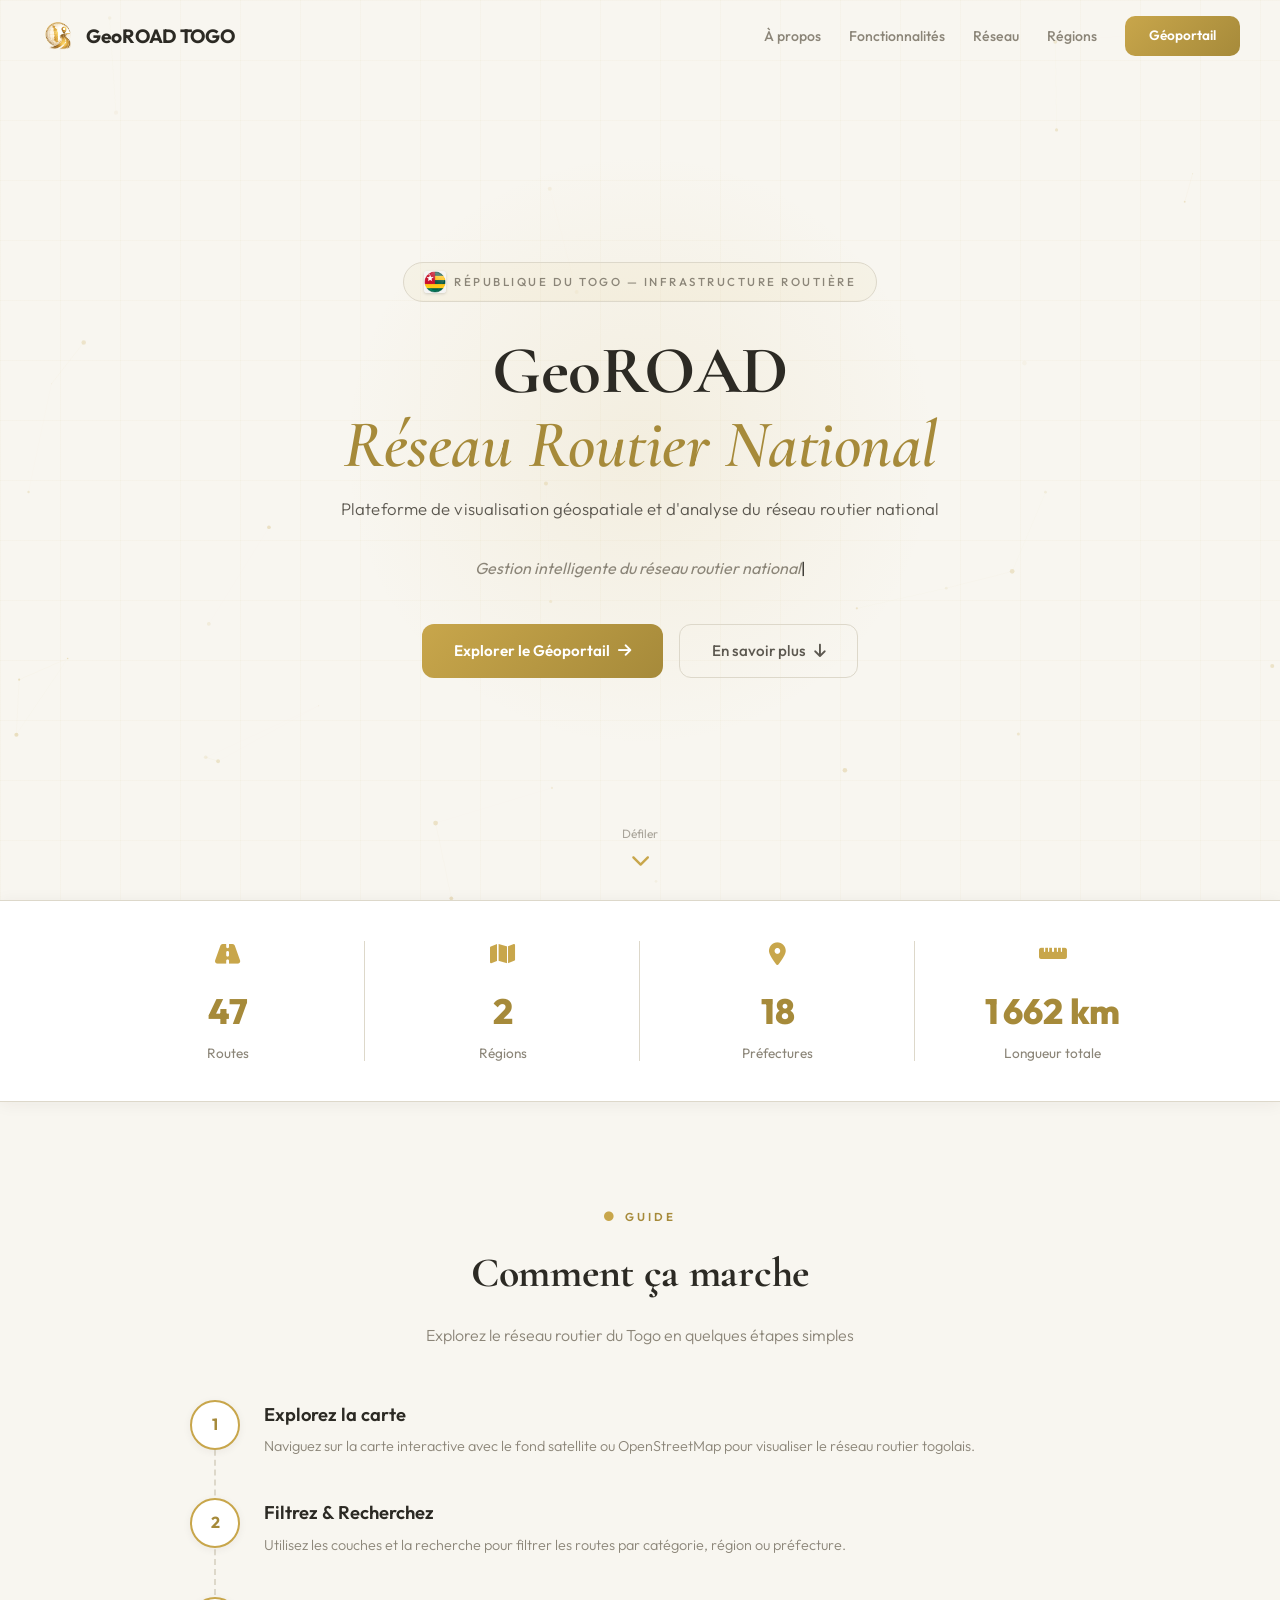
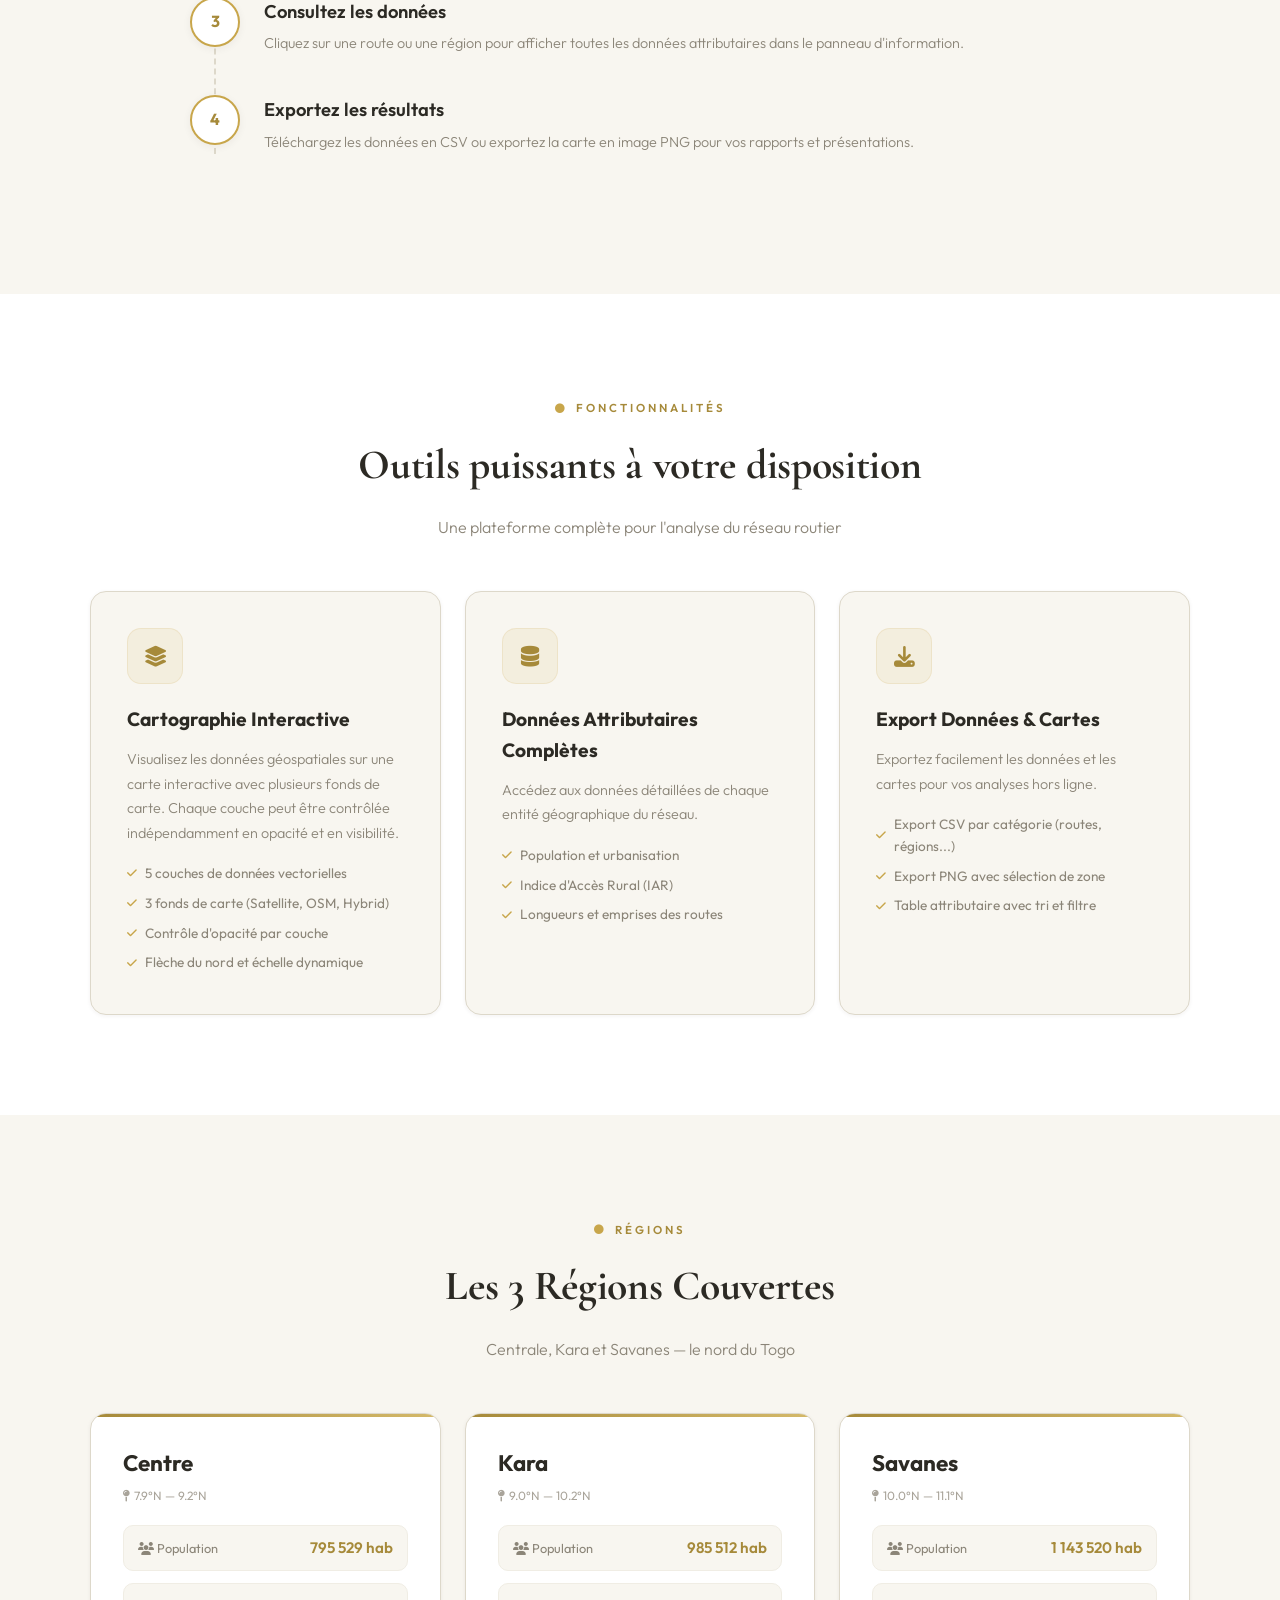
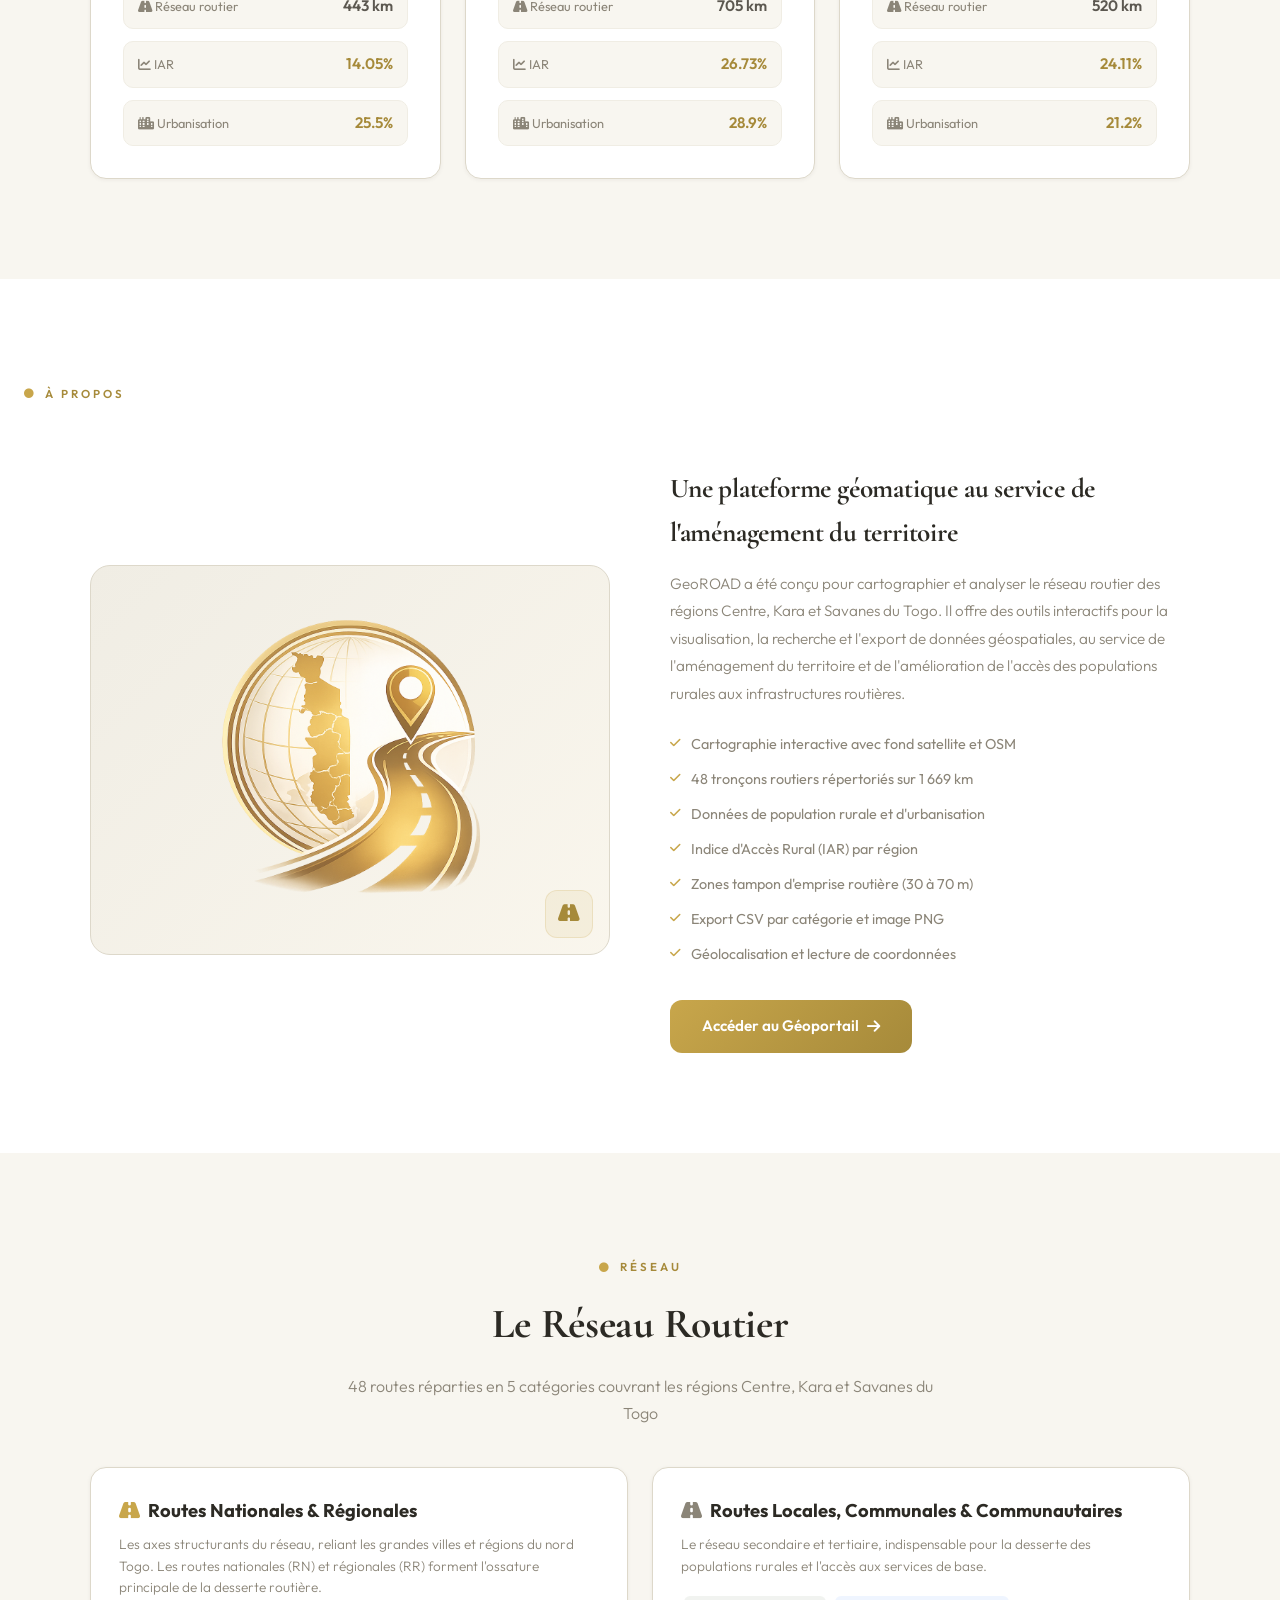
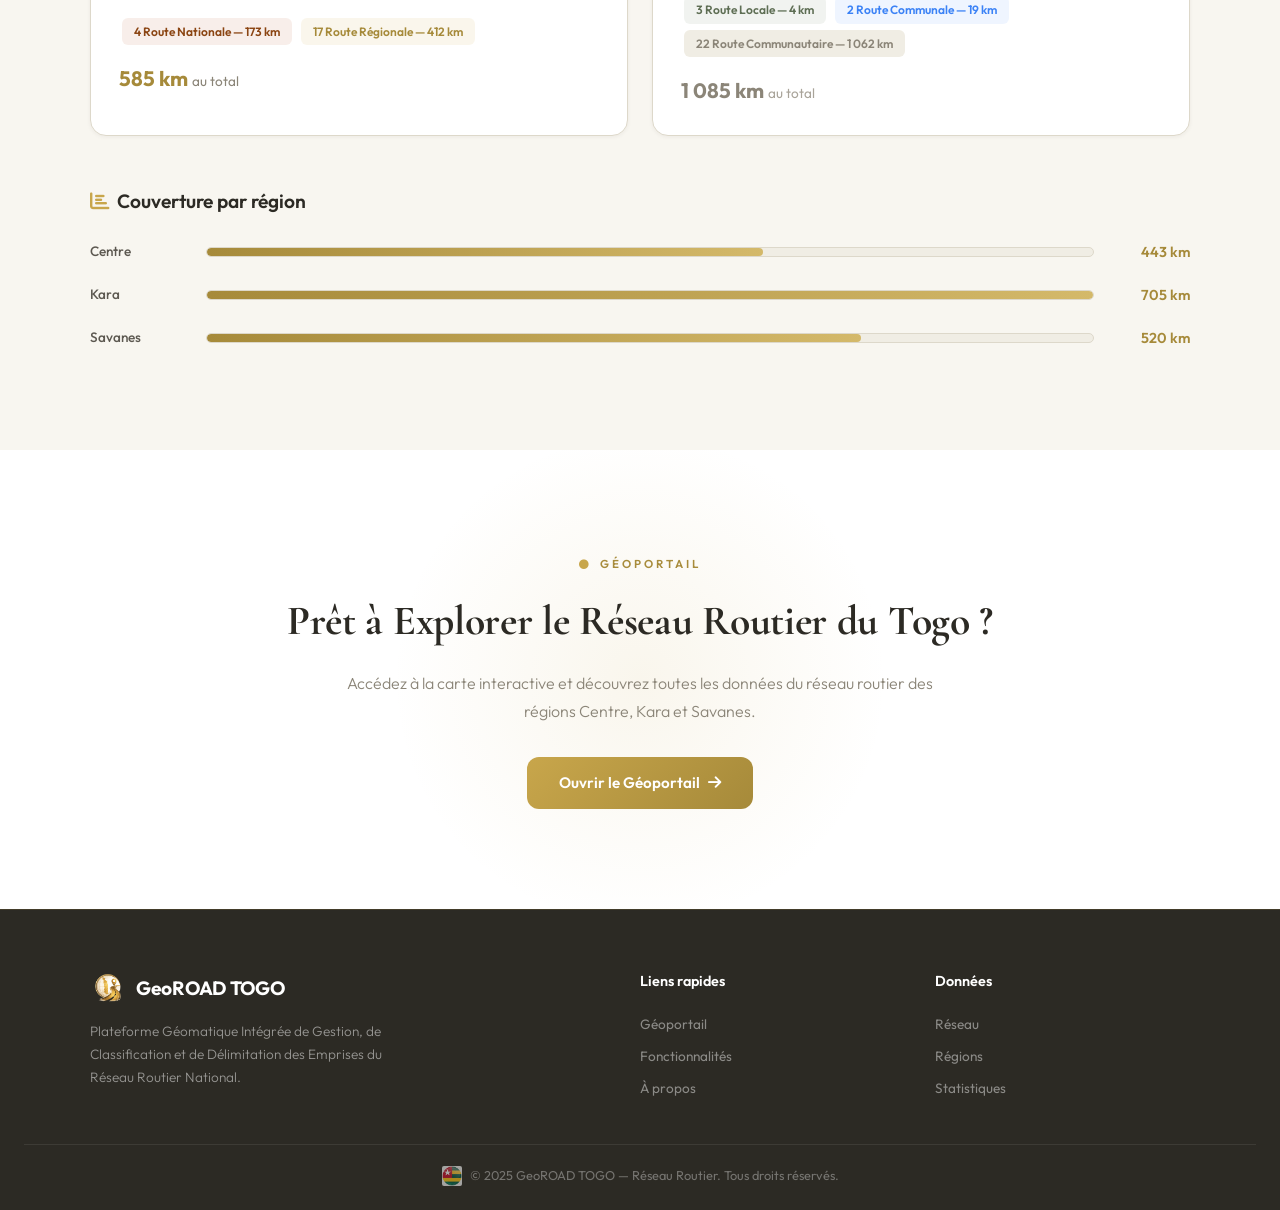
==== commit 6a194828: "111" ====
--- a/index.html
+++ b/index.html
@@ -221,7 +221,7 @@
       <span class="line1">GeoROAD</span>
       <span class="line2">Réseau Routier National</span>
     </h1>
-    <p class="hero-subtitle">Plateforme Géomatique Intégrée de Gestion, de Classification et de Délimitation des Emprises du Réseau Routier National</p>
+    <p class="hero-subtitle">Plateforme de visualisation géospatiale et d'analyse du réseau routier national</p>
     <div id="typewriter-container">
       <span id="typewriter"></span><span class="cursor">|</span>
     </div>
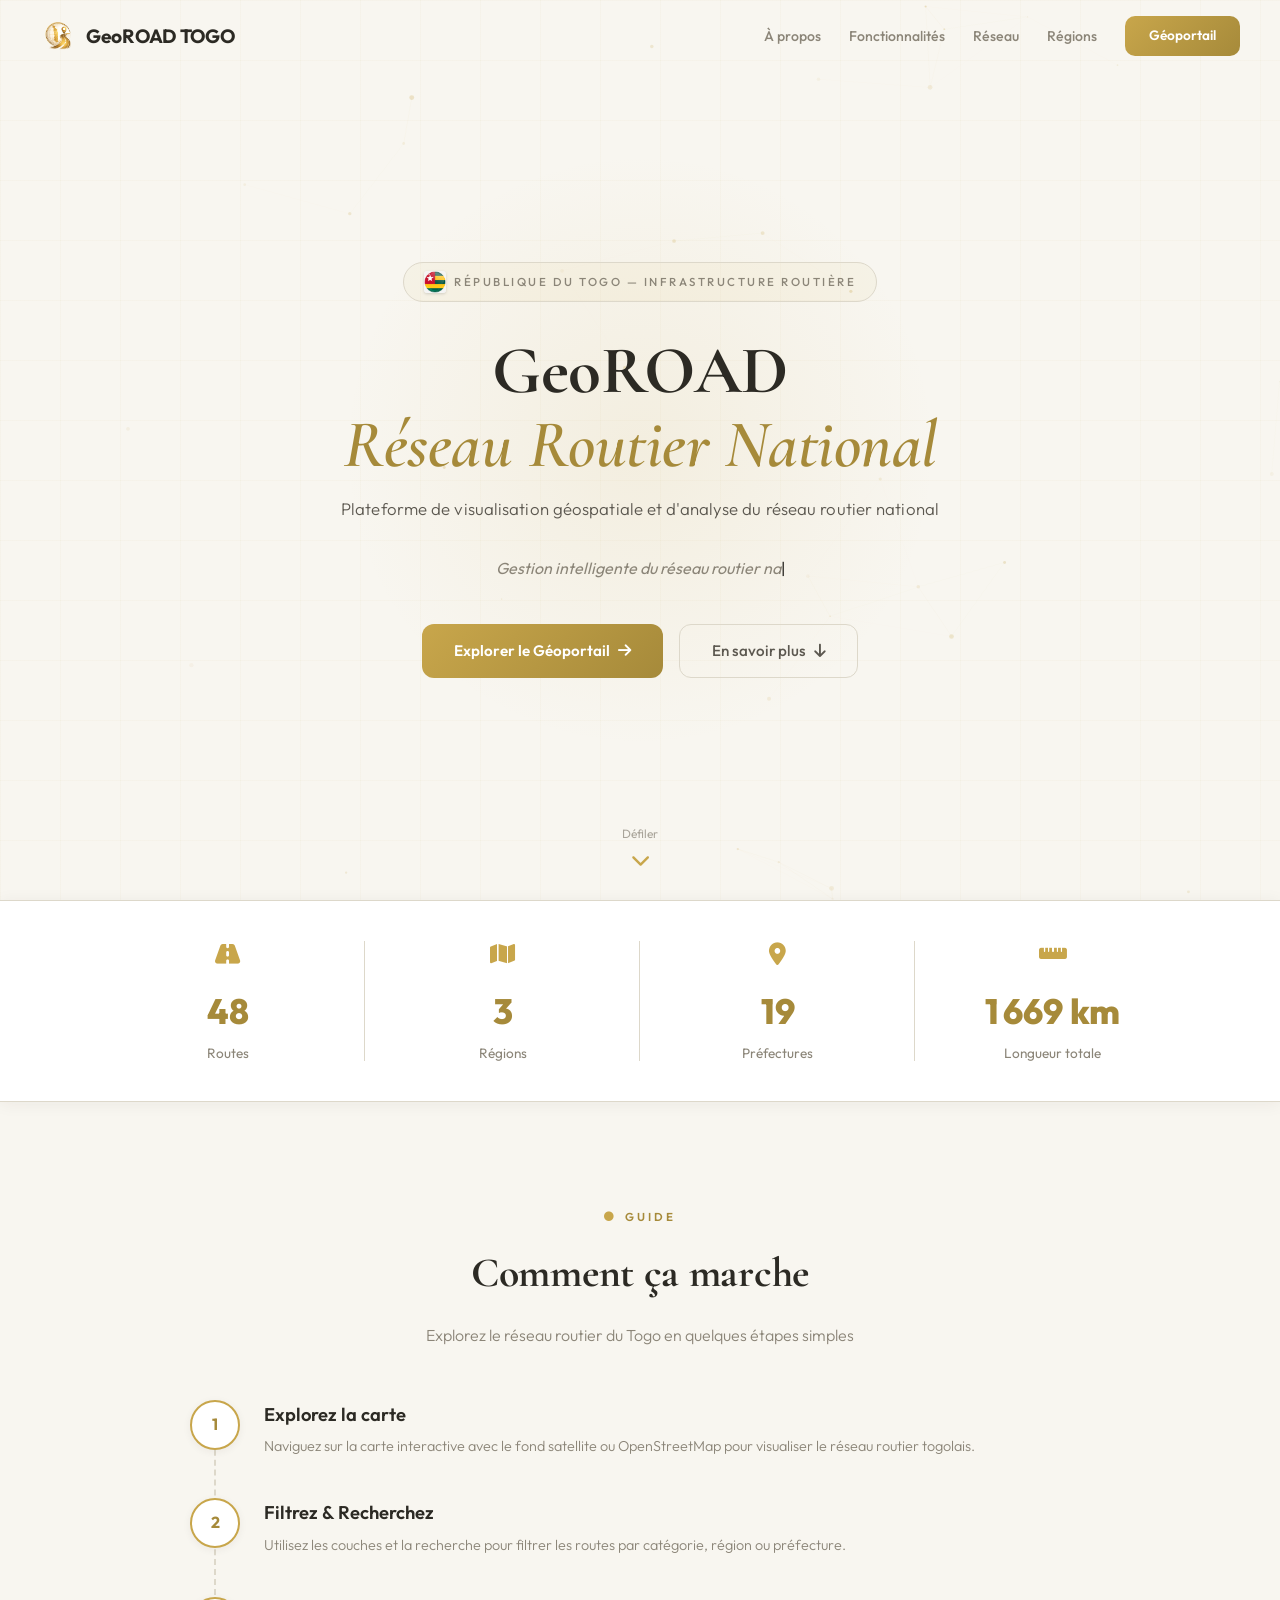
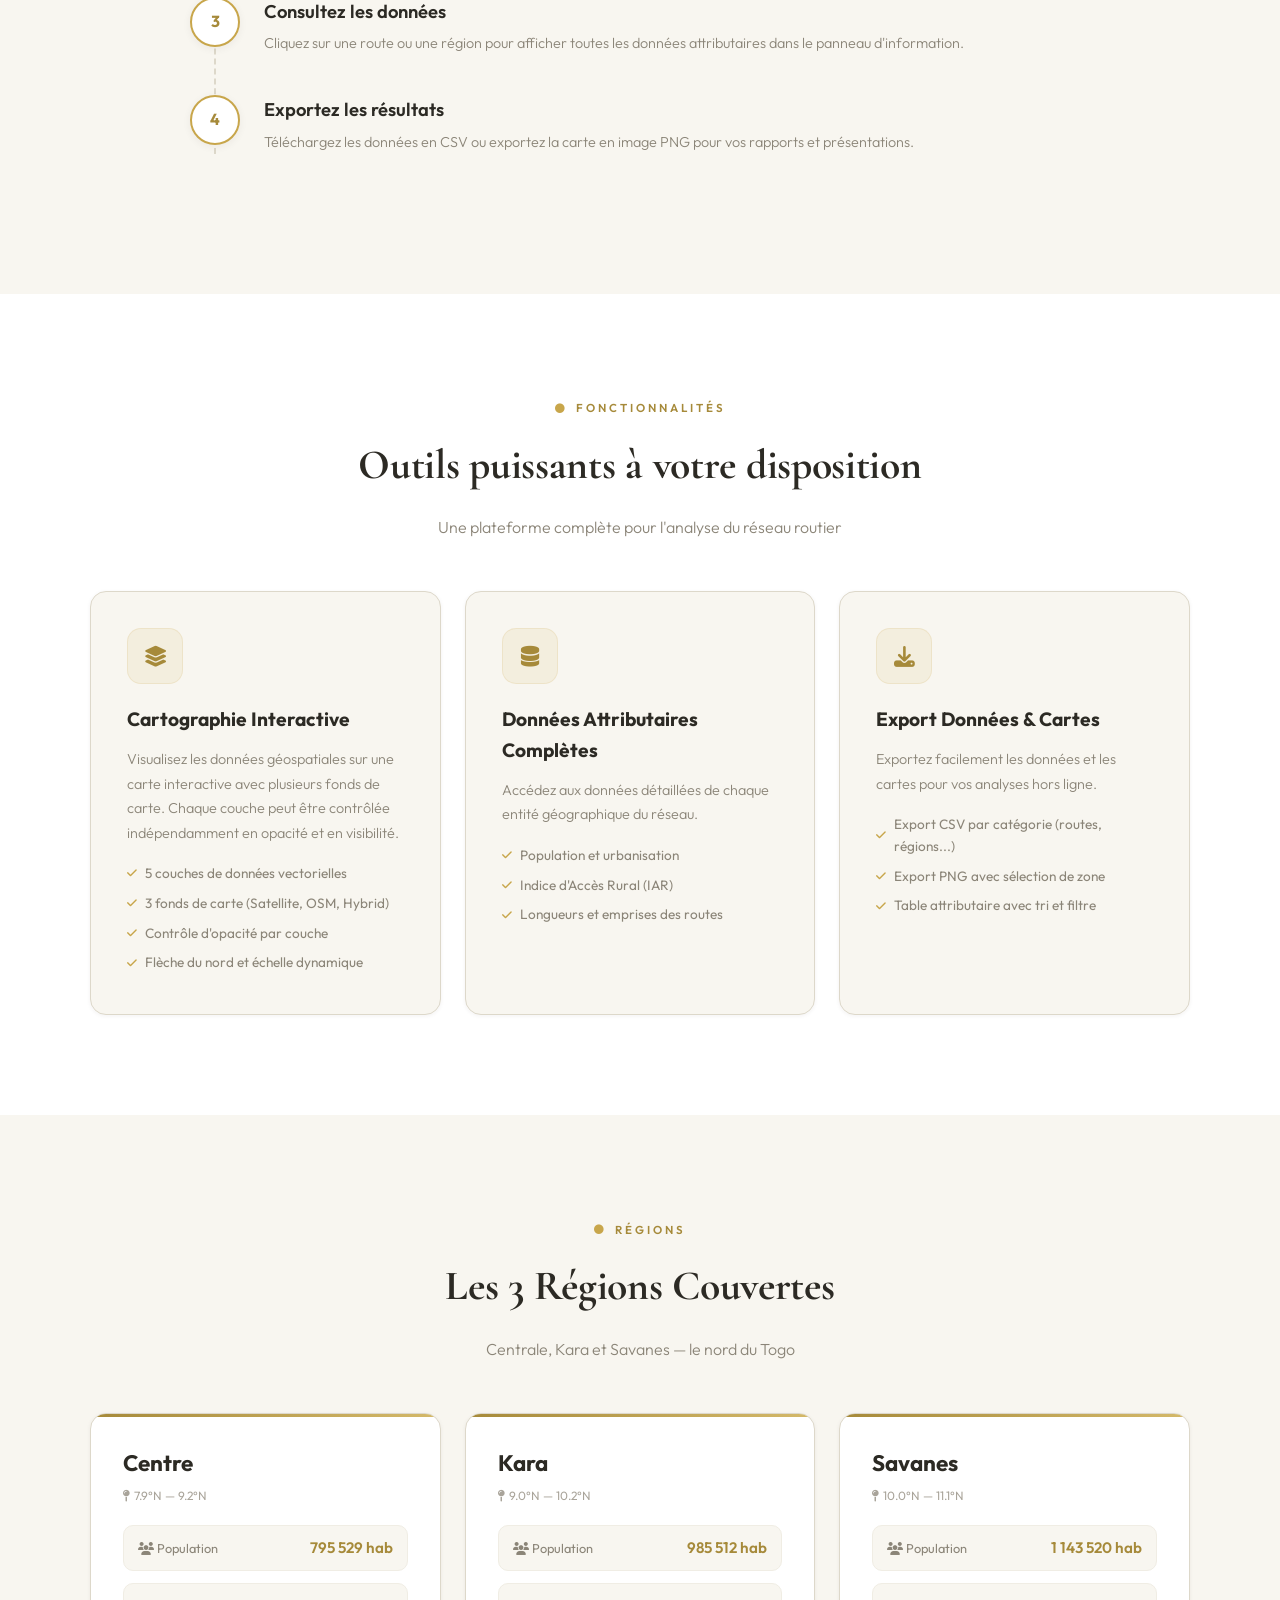
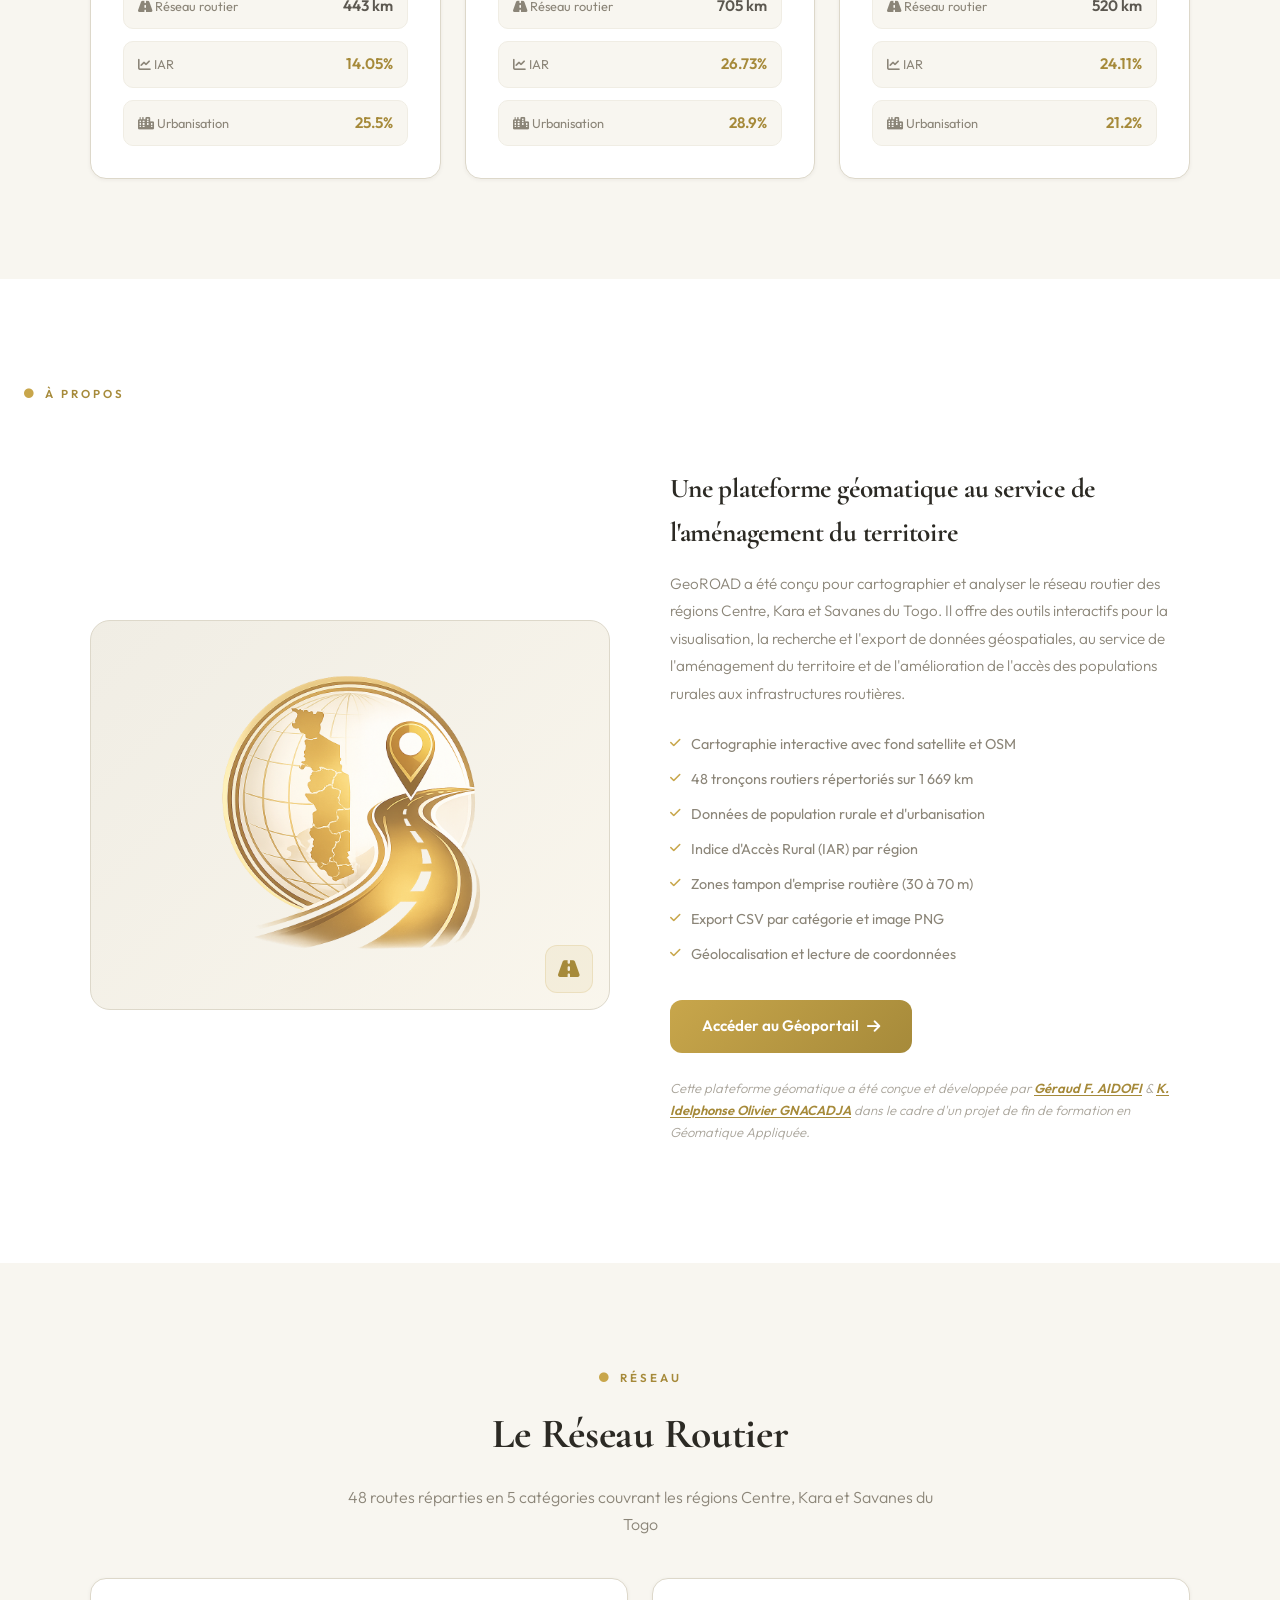
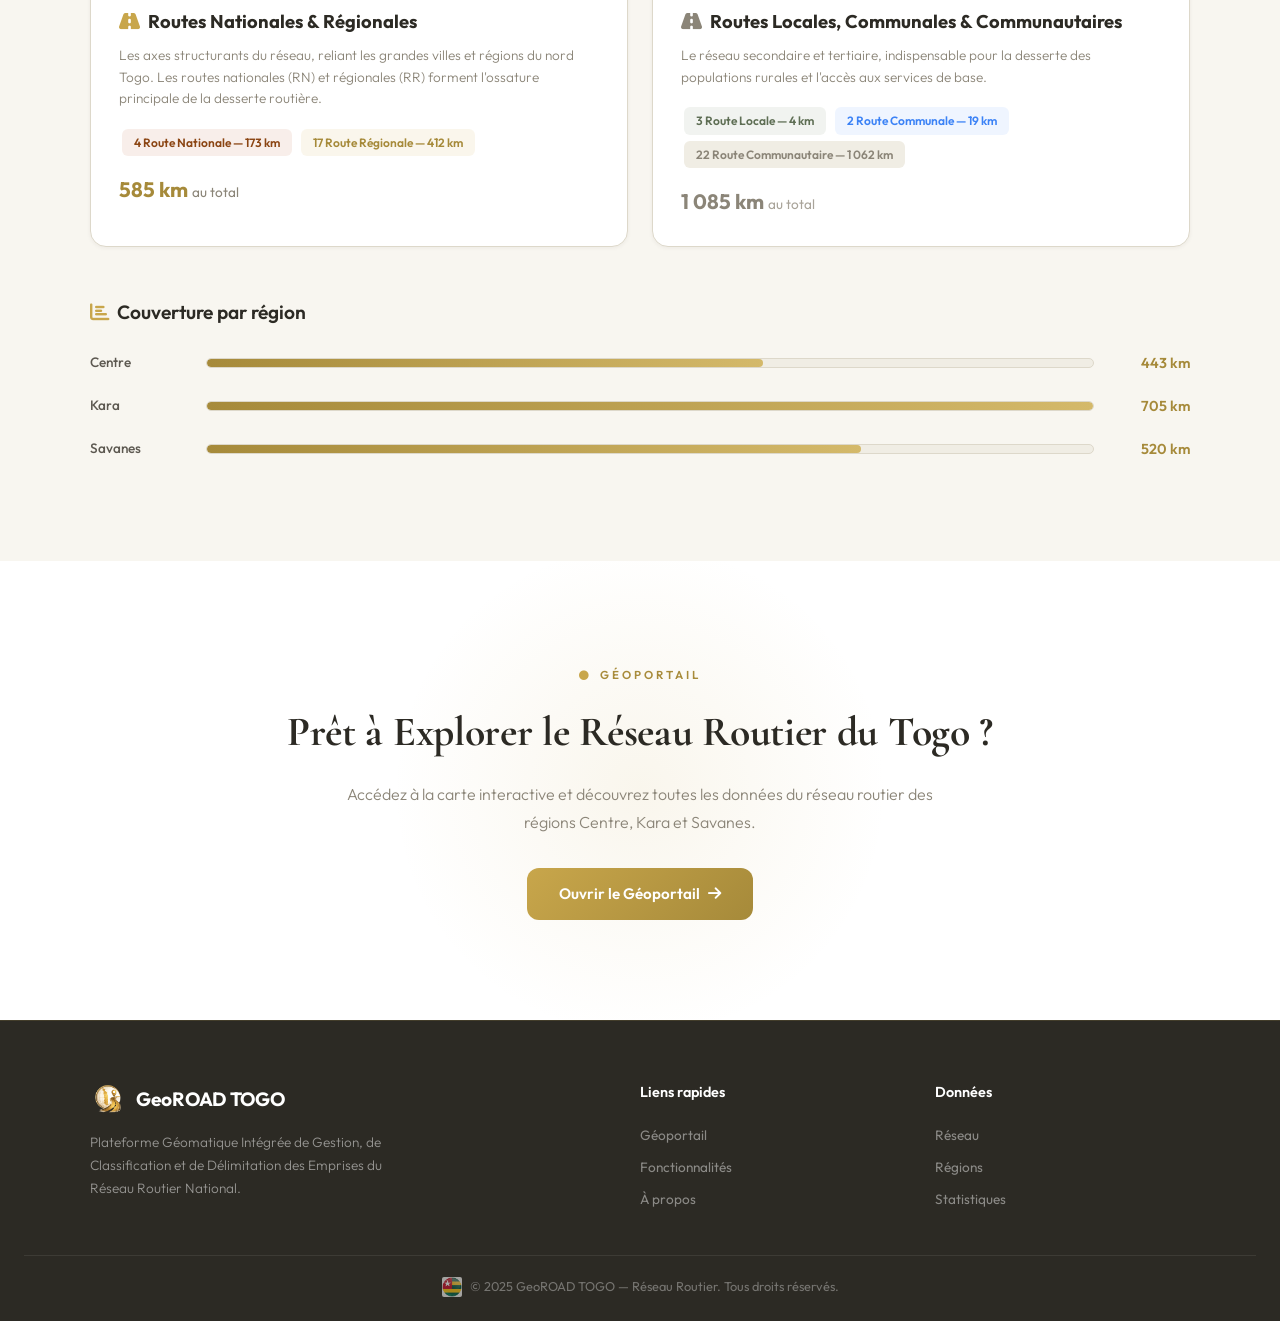
==== commit 96715ddf: "2222" ====
--- a/index.html
+++ b/index.html
@@ -447,6 +447,7 @@
       <a href="geoportail.html" class="btn-primary" style="display:inline-flex">
         Accéder au Géoportail <i class="fas fa-arrow-right"></i>
       </a>
+      <p style="margin-top:24px;font-size:.82rem;color:var(--text-4);line-height:1.7;font-style:italic">Cette plateforme géomatique a été conçue et développée par <a href="https://aidofifinangnon-beep.github.io/GFA/" target="_blank" rel="noopener" style="color:var(--gold-dark);font-weight:600;text-decoration:underline;text-underline-offset:2px">Géraud F. AIDOFI</a>  &  <a href="https://portfolio-olivier-gnacadja.vercel.app" target="_blank" rel="noopener" style="color:var(--gold-dark);font-weight:600;text-decoration:underline;text-underline-offset:2px">K. Idelphonse Olivier GNACADJA</a> dans le cadre d'un projet de fin de formation en Géomatique Appliquée.</p>
     </div>
   </div>
 </section>
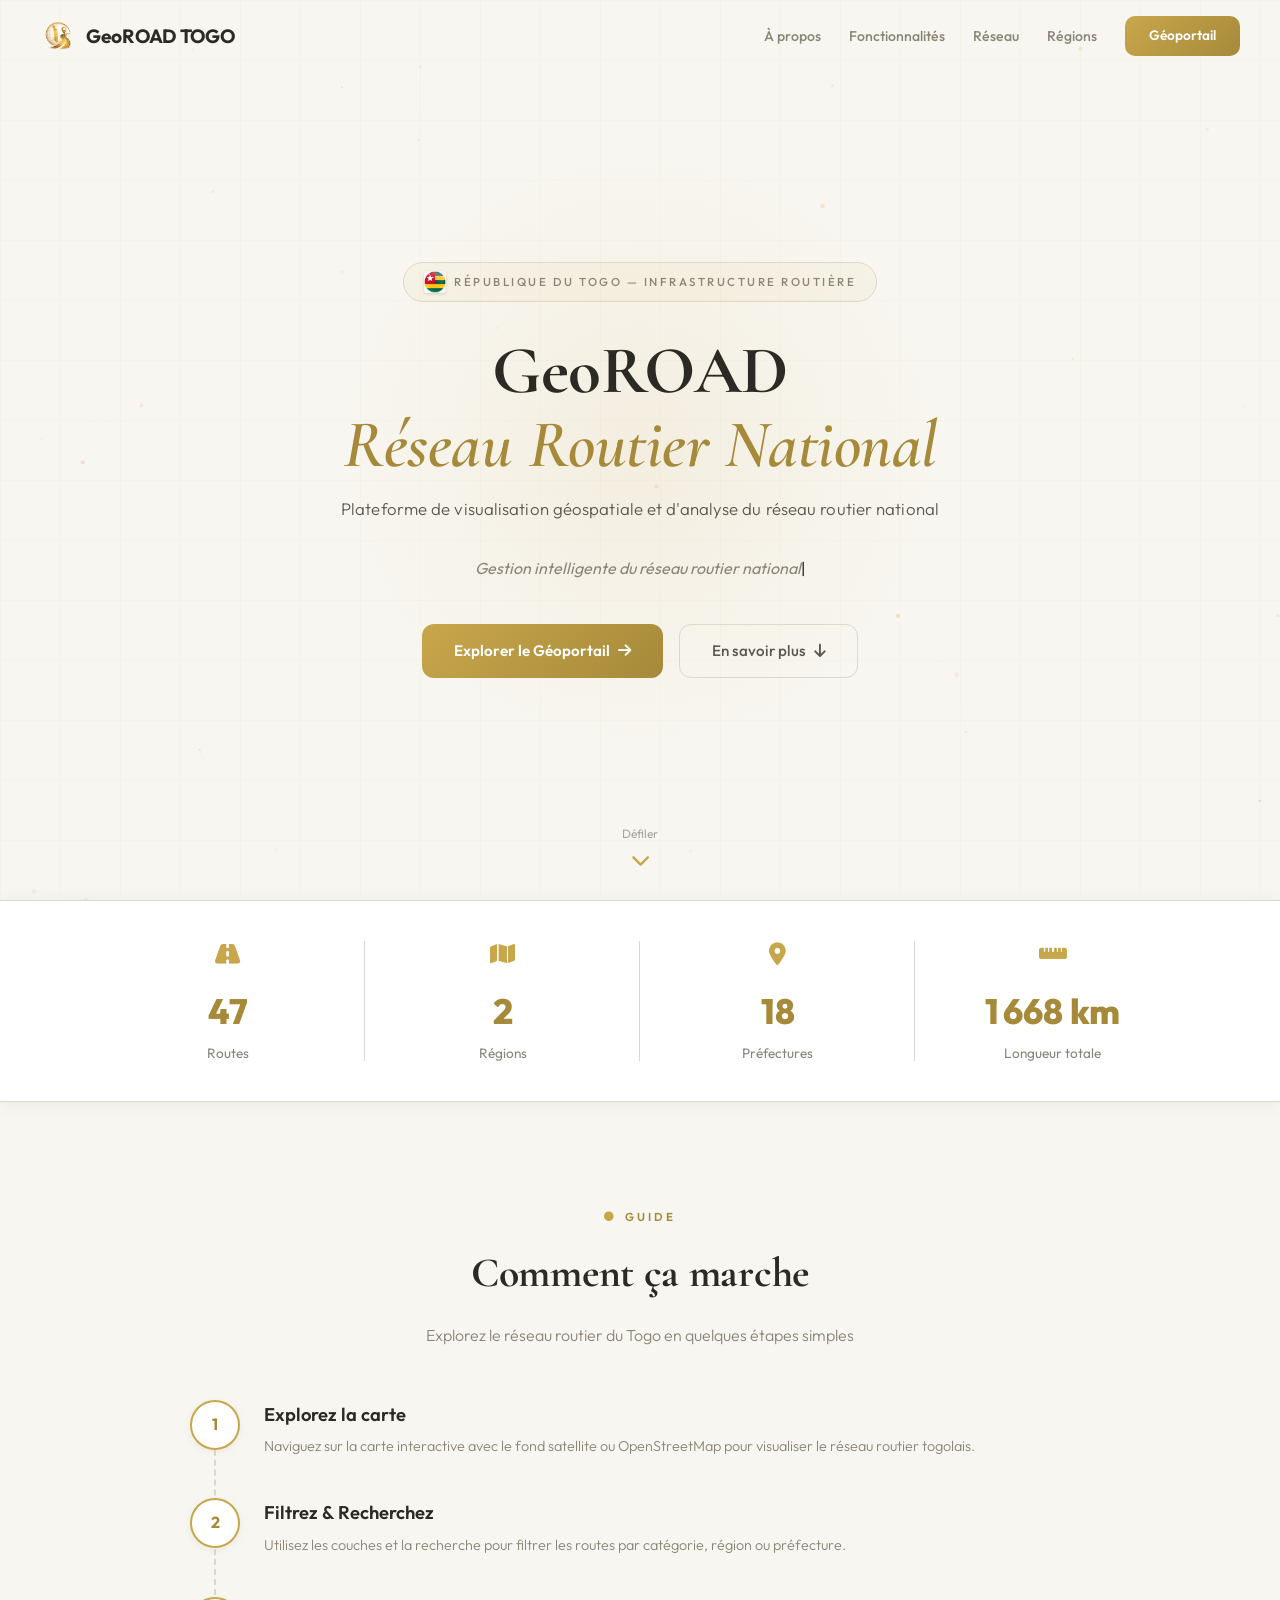
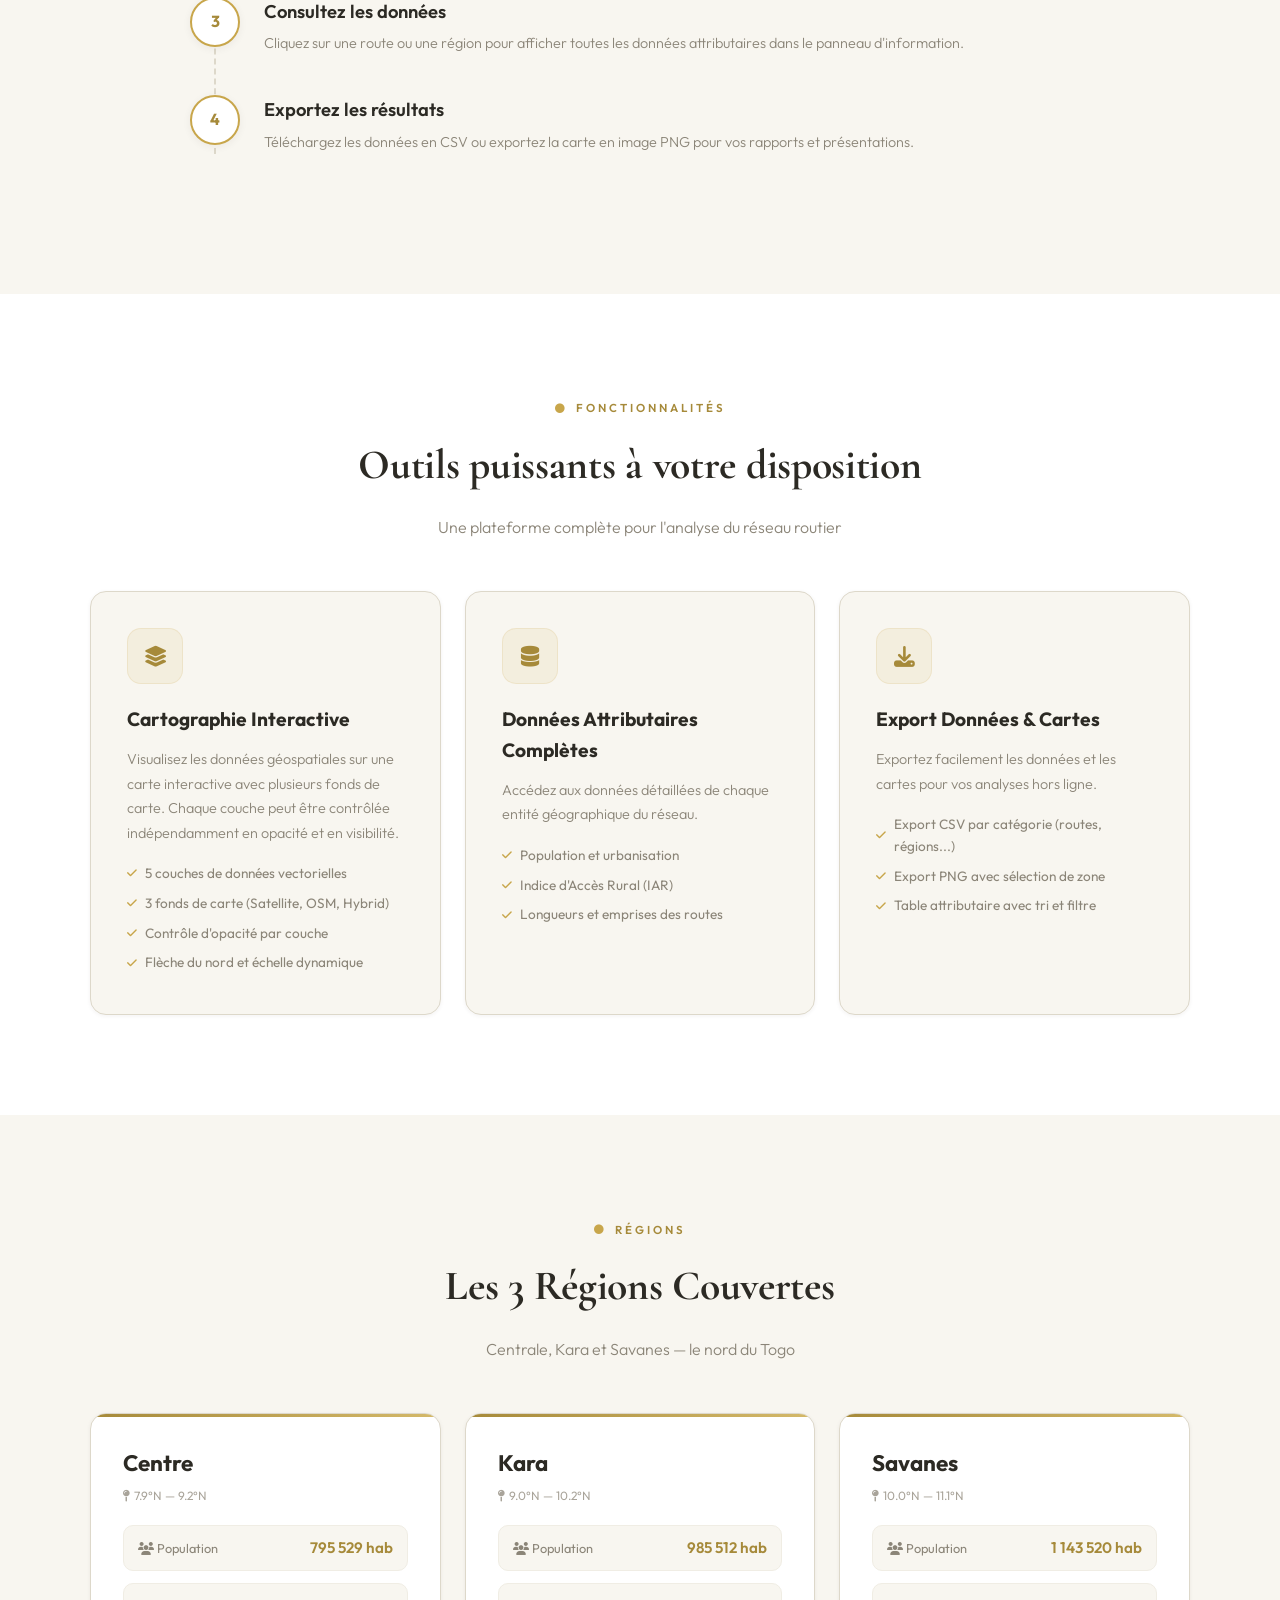
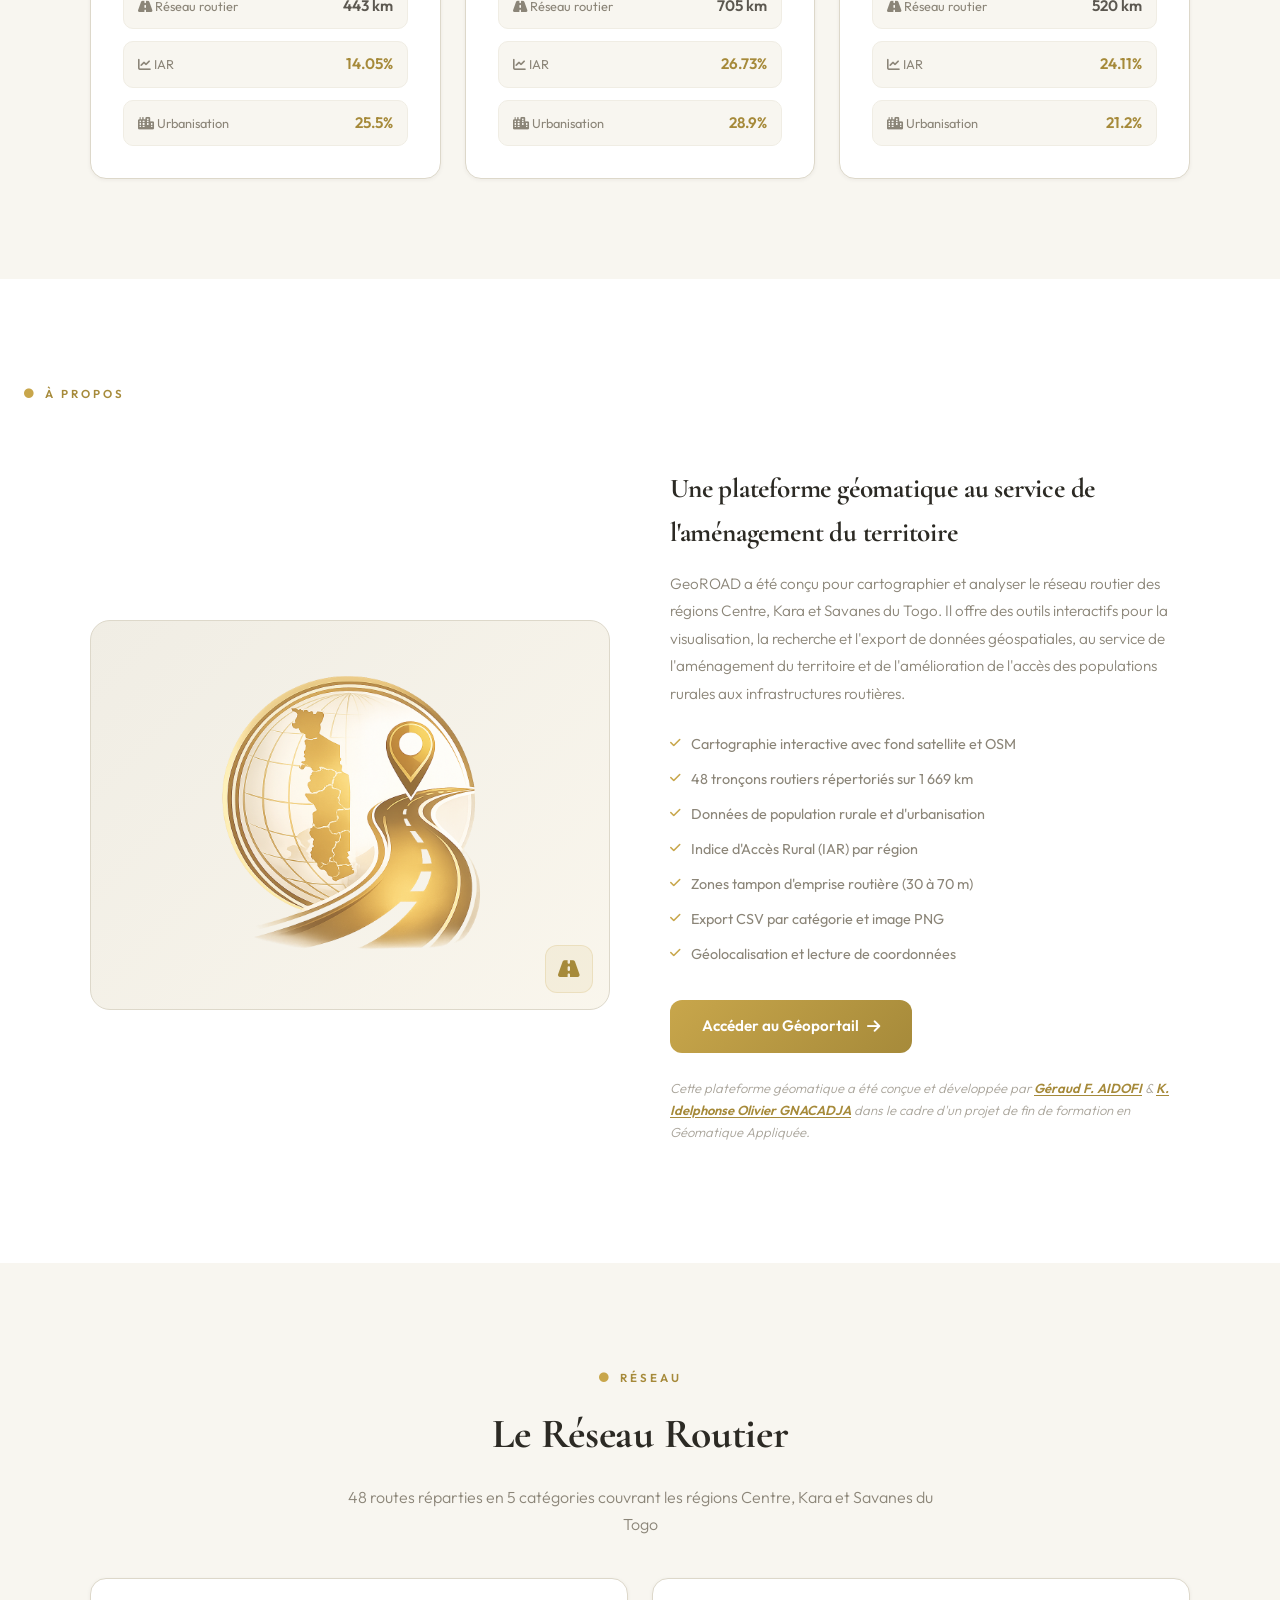
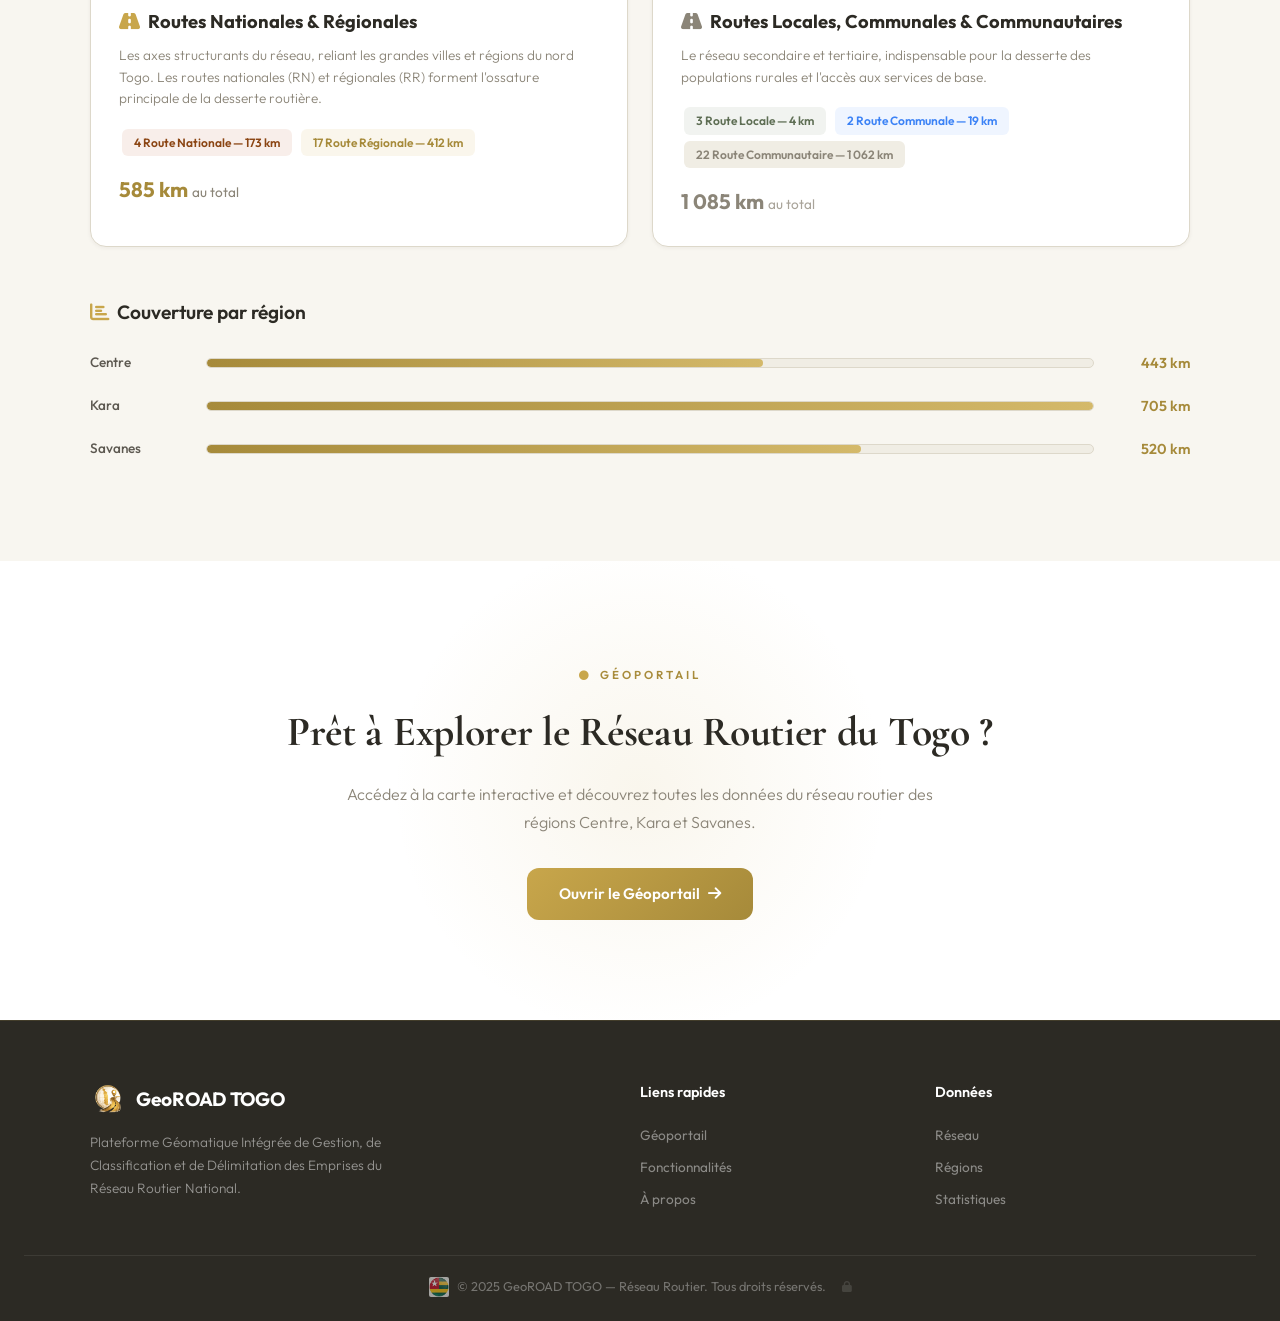
==== commit 5ff0709d: "55" ====
--- a/index.html
+++ b/index.html
@@ -537,7 +537,7 @@
     </div>
   </div>
   <div class="footer-bottom">
-    <img src="resources/drapeau-togo.jpg" alt="" class="footer-flag"> © 2025 GeoROAD TOGO — Réseau Routier. Tous droits réservés.
+    <img src="resources/drapeau-togo.jpg" alt="" class="footer-flag"> © 2025 GeoROAD TOGO — Réseau Routier. Tous droits réservés. <a href="admin-login.html" style="opacity:.35;margin-left:8px" title="Administration"><i class="fas fa-lock" style="font-size:.7rem"></i></a>
   </div>
 </footer>
 
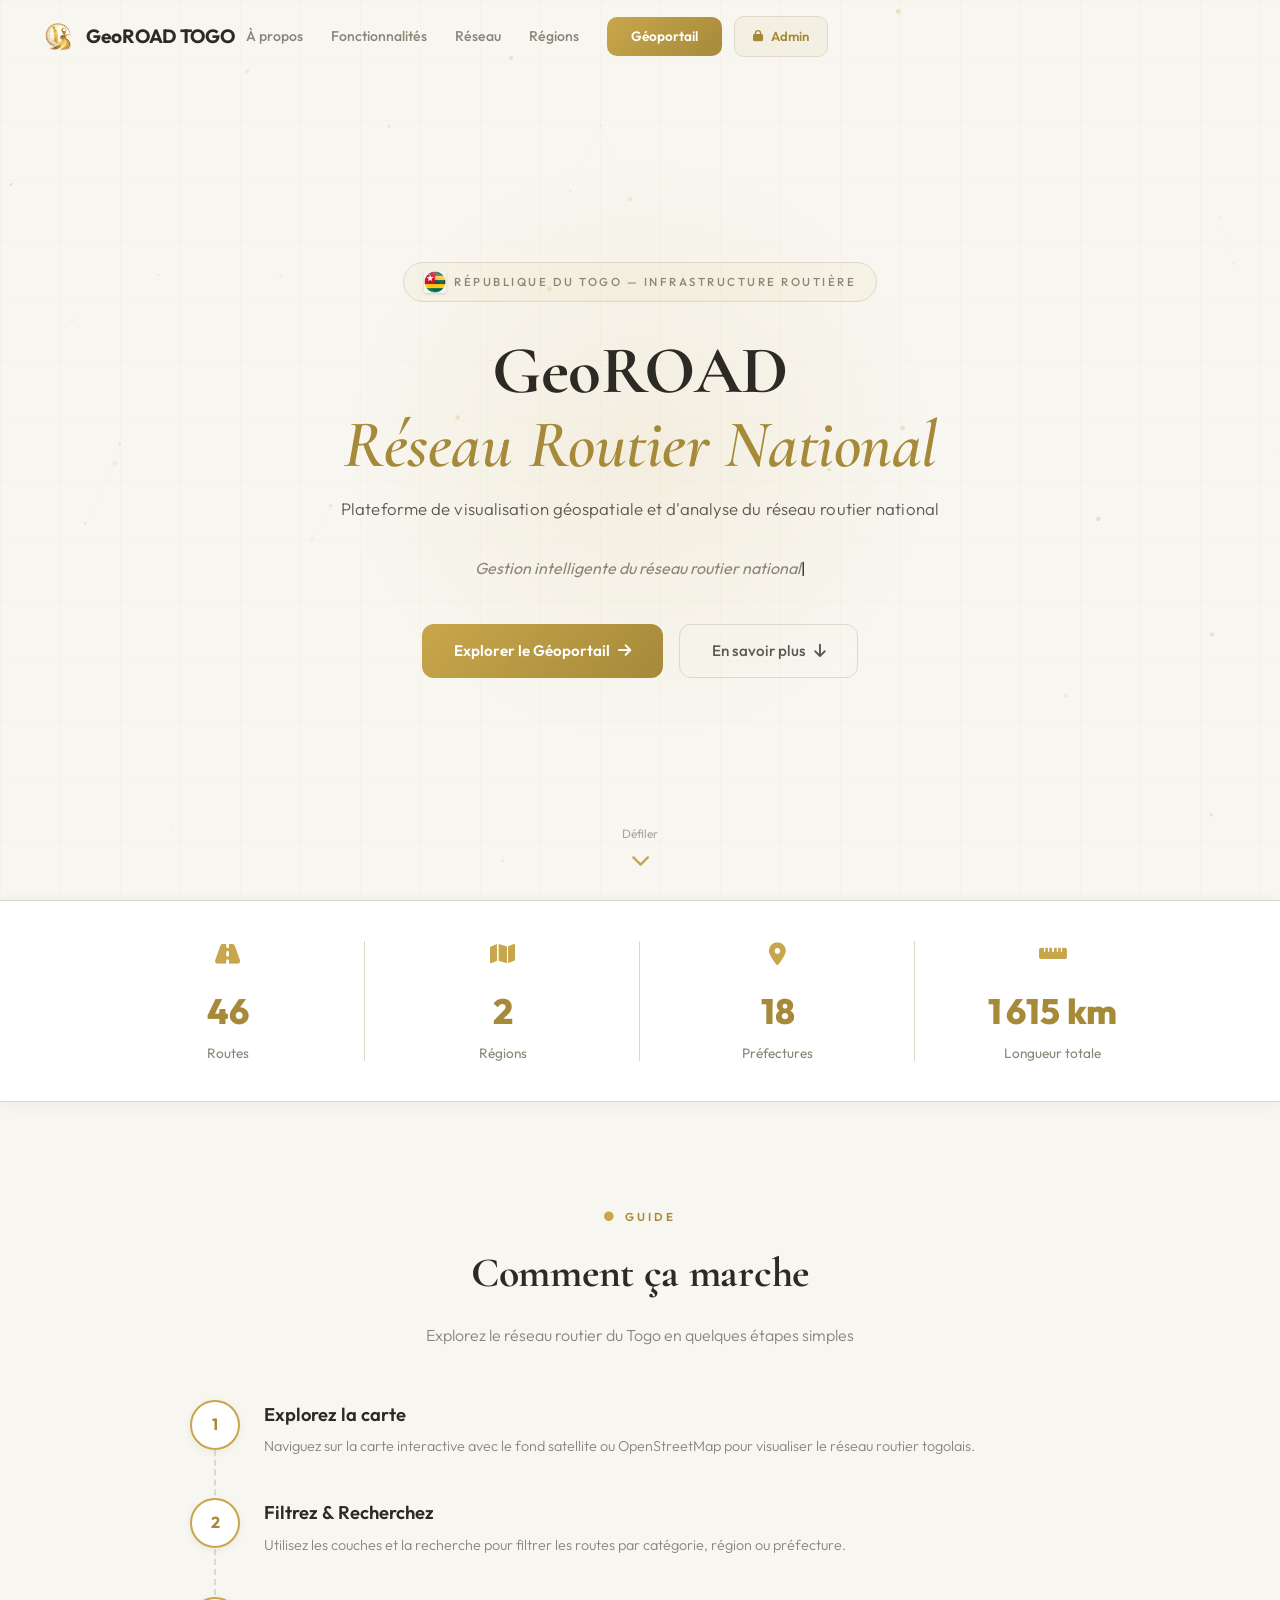
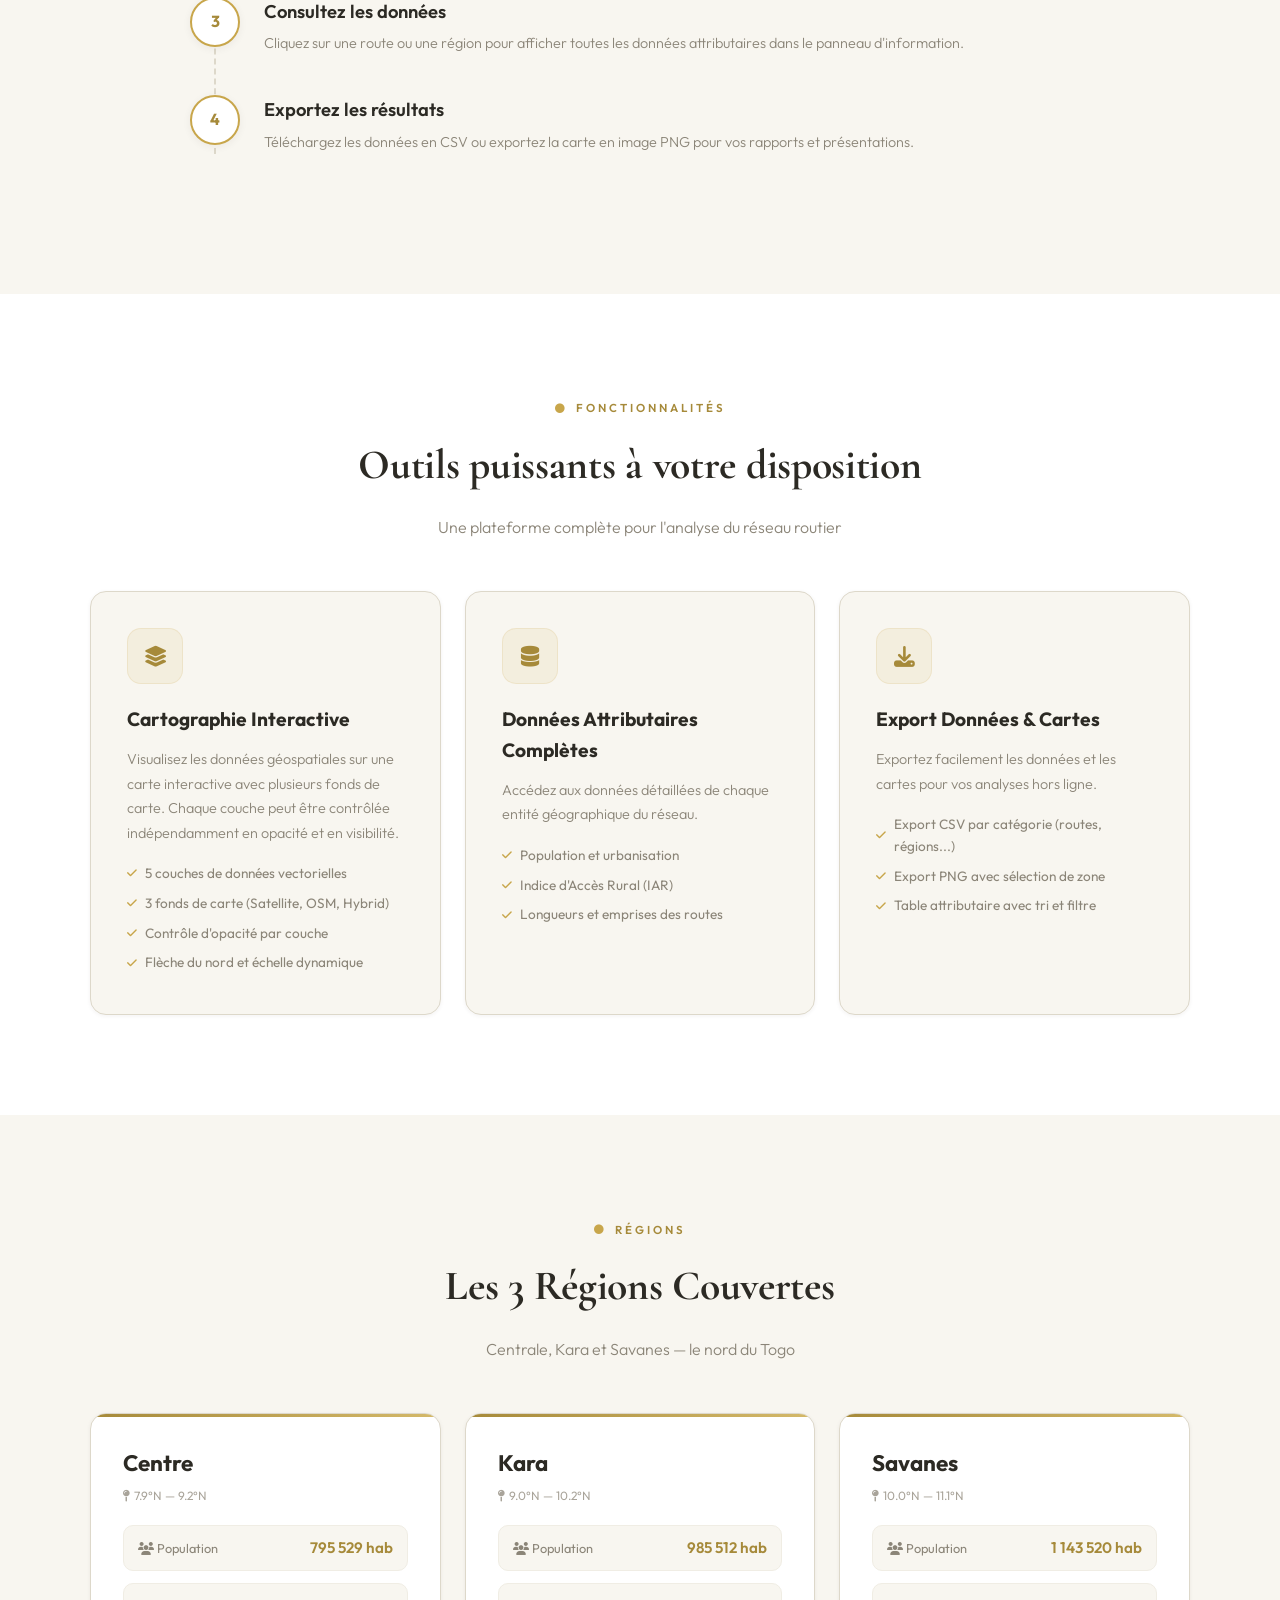
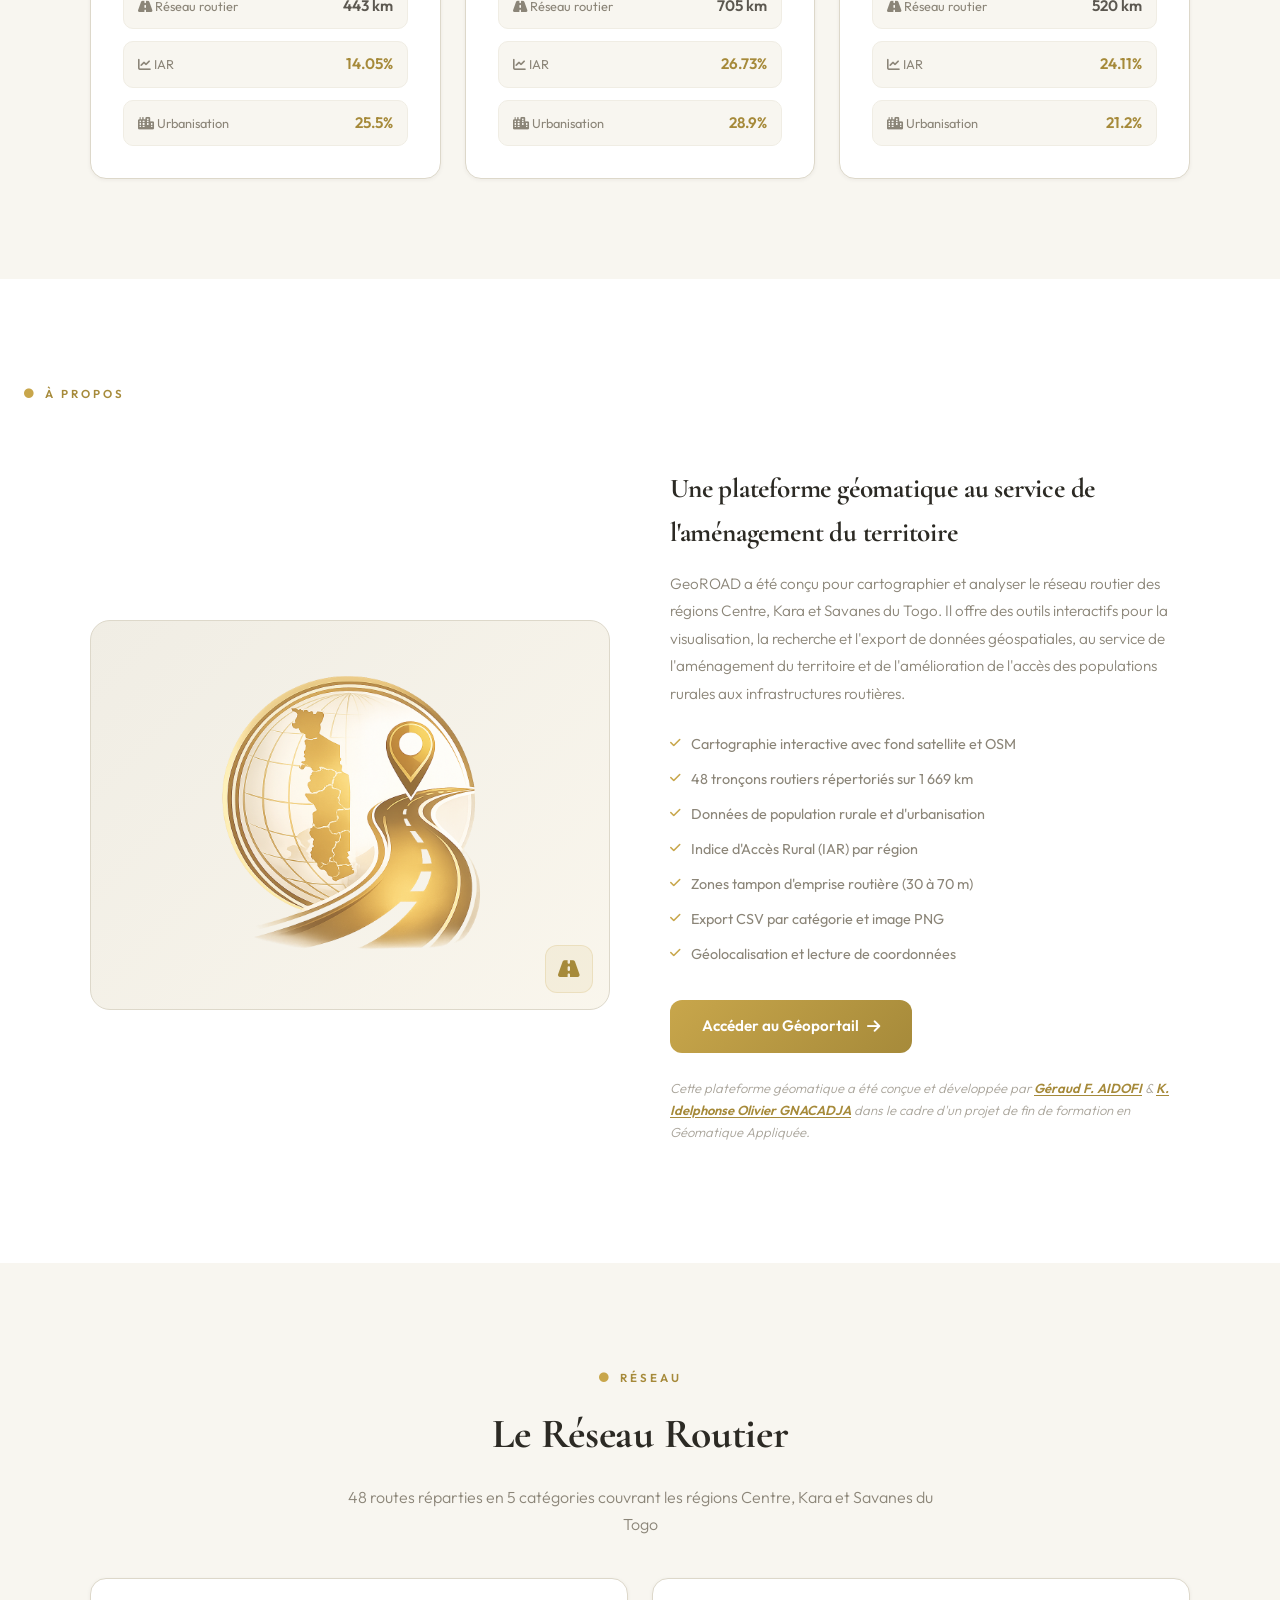
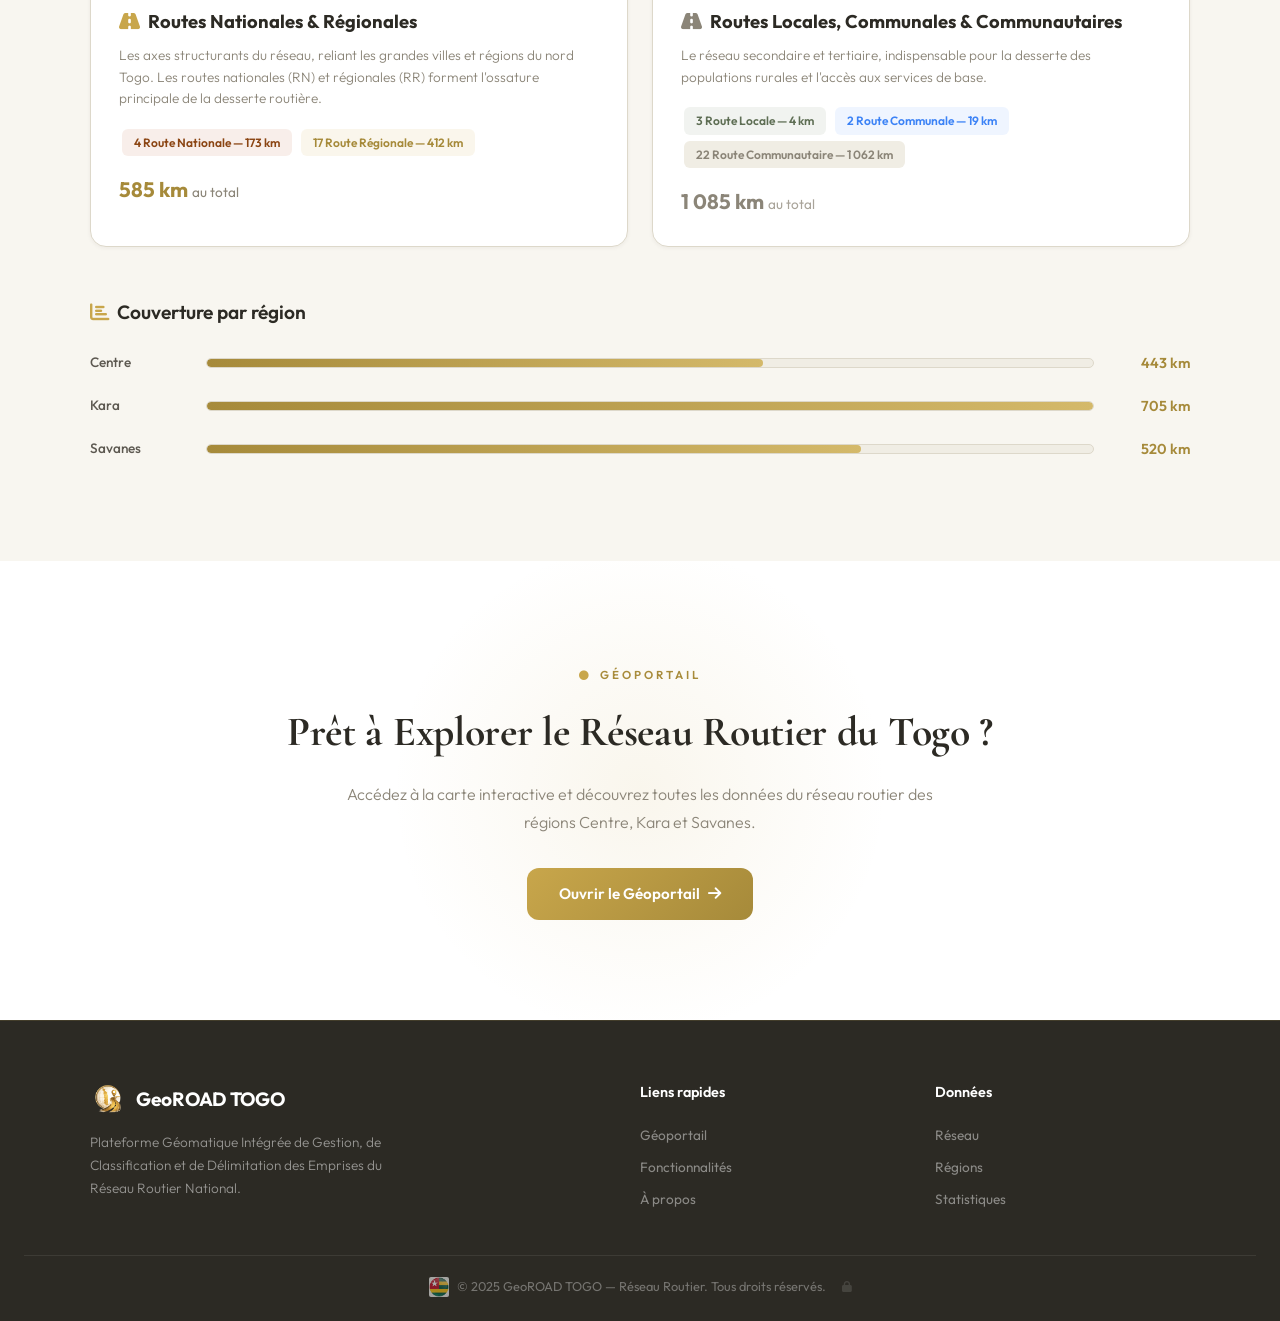
==== commit 61f8d4b7: "123" ====
--- a/index.html
+++ b/index.html
@@ -26,20 +26,23 @@
 /* Mobile menu overlay — removed, no burger */
 
 /* Navbar */
-#navbar{position:fixed;top:0;left:0;right:0;z-index:9999;padding:14px 20px;display:flex;align-items:center;justify-content:space-between;transition:all .4s;gap:12px}
+#navbar{position:fixed;top:0;left:0;right:0;z-index:9999;padding:14px 20px;display:flex;align-items:center;justify-content:flex-start;transition:all .4s;gap:12px}
 #navbar.scrolled{background:rgba(248,246,240,.95);backdrop-filter:blur(18px);border-bottom:1px solid var(--cream-border);padding:10px 16px;box-shadow:0 1px 8px var(--shadow)}
 .nav-logo{display:flex;align-items:center;gap:8px;font-size:1.1rem;font-weight:700;letter-spacing:-.3px;color:var(--text);flex-shrink:0}
 .nav-logo .icon{width:32px;height:32px;border-radius:8px;object-fit:contain}
-.nav-links{display:flex;align-items:center;gap:8px;overflow-x:auto;scrollbar-width:none;-ms-overflow-style:none;flex-shrink:1}
+.nav-links{display:flex;align-items:center;gap:8px;overflow-x:auto;scrollbar-width:none;-ms-overflow-style:none;flex:1 1 auto;min-width:0}
 .nav-links::-webkit-scrollbar{display:none}
 .nav-links a{font-size:.8rem;font-weight:500;color:var(--text-3);transition:color .3s;white-space:nowrap;padding:6px 10px;border-radius:8px}
 .nav-links a:hover{color:var(--gold-dark);background:var(--gold-pale)}
 .nav-links .cta-nav{padding:7px 16px;border-radius:8px;background:linear-gradient(135deg,var(--gold),var(--gold-dark));color:var(--white);font-weight:600;font-size:.78rem;transition:transform .3s,box-shadow .3s;flex-shrink:0}
 .nav-links .cta-nav:hover{transform:translateY(-1px);box-shadow:0 4px 20px rgba(200,166,75,.35)}
-@media(min-width:769px){#navbar{padding:16px 40px}.nav-logo{font-size:1.2rem;gap:10px}.nav-logo .icon{width:36px;height:36px;border-radius:10px}.nav-links{gap:28px;overflow:visible}.nav-links a{font-size:.88rem;padding:0}.nav-links .cta-nav{padding:9px 24px;border-radius:10px;font-size:.85rem}}
+.nav-admin-link{display:inline-flex;align-items:center;gap:8px;padding:7px 14px;border-radius:8px;border:1px solid var(--cream-border);background:rgba(200,166,75,.08);color:var(--gold-dark);font-size:.78rem;font-weight:600;white-space:nowrap;flex-shrink:0;transition:all .3s}
+.nav-admin-link:hover{background:var(--gold-pale);border-color:var(--gold);transform:translateY(-1px)}
+.nav-admin-link i{font-size:.72rem}
+@media(min-width:769px){#navbar{padding:16px 40px}.nav-logo{font-size:1.2rem;gap:10px}.nav-logo .icon{width:36px;height:36px;border-radius:10px}.nav-links{gap:28px;overflow:visible;flex:0 1 auto}.nav-links a{font-size:.88rem;padding:0}.nav-links .cta-nav{padding:9px 24px;border-radius:10px;font-size:.85rem}.nav-admin-link{padding:9px 18px;border-radius:10px;font-size:.82rem}}
 
 /* Hero */
-#hero{position:relative;min-height:100vh;display:flex;align-items:center;justify-content:center;text-align:center;overflow:hidden;padding:120px 24px 80px}
+#hero{position:relative;min-height:100dvh;display:flex;align-items:center;justify-content:center;text-align:center;overflow:hidden;padding:120px 24px 80px}
 #particles-canvas{position:absolute;inset:0;z-index:0}
 .hero-grid{position:absolute;inset:0;z-index:0;background-image:linear-gradient(rgba(200,166,75,.04) 1px,transparent 1px),linear-gradient(90deg,rgba(200,166,75,.04) 1px,transparent 1px);background-size:60px 60px;animation:gridMove 20s linear infinite}
 @keyframes gridMove{to{background-position:60px 60px}}
@@ -64,7 +67,7 @@
 .scroll-indicator{position:absolute;bottom:30px;left:50%;transform:translateX(-50%);z-index:1;display:flex;flex-direction:column;align-items:center;gap:8px;color:var(--text-4);font-size:.75rem;animation:float 2s ease-in-out infinite}
 .scroll-indicator i{font-size:1.2rem;color:var(--gold)}
 @keyframes float{0%,100%{transform:translateX(-50%) translateY(0)}50%{transform:translateX(-50%) translateY(-8px)}}
-@media(max-width:768px){.hero-title{font-size:2.4rem}.hero-subtitle{font-size:.88rem;padding:0 8px}.hero-buttons{flex-direction:column;align-items:center;width:100%}.hero-buttons .btn-primary,.hero-buttons .btn-ghost{width:100%;max-width:320px;justify-content:center}.hero-badge{font-size:.6rem;padding:6px 14px;letter-spacing:1.5px}.hero-flag{width:18px}#typewriter{font-size:.88rem}.scroll-indicator{display:none}}
+@media(max-width:768px){#navbar{padding:10px 12px;gap:8px}.nav-logo{font-size:.95rem;gap:6px}.nav-logo .icon{width:28px;height:28px;border-radius:8px}.nav-links{gap:6px;overflow-x:auto}.nav-links a{font-size:.72rem;padding:5px 8px}.nav-links .cta-nav{padding:6px 12px;font-size:.72rem}.nav-admin-link{padding:6px 10px;font-size:.7rem;min-width:38px;justify-content:center}.nav-admin-link span{display:none}.hero-title{font-size:2.4rem}.hero-subtitle{font-size:.88rem;padding:0 8px}.hero-buttons{flex-direction:column;align-items:center;width:100%}.hero-buttons .btn-primary,.hero-buttons .btn-ghost{width:100%;max-width:320px;justify-content:center}.hero-badge{font-size:.6rem;padding:6px 14px;letter-spacing:1.5px}.hero-flag{width:18px}#typewriter{font-size:.88rem}.scroll-indicator{display:none}}
 
 /* Stats bar */
 #stats{position:relative;z-index:2;background:var(--white);border-top:1px solid var(--cream-border);border-bottom:1px solid var(--cream-border);box-shadow:0 2px 16px var(--shadow)}
@@ -205,6 +208,10 @@
     <a href="#regions">Régions</a>
     <a href="geoportail.html" class="cta-nav">Géoportail</a>
   </div>
+  <a href="admin-login.html" class="nav-admin-link" title="Administration">
+    <i class="fas fa-lock"></i>
+    <span>Admin</span>
+  </a>
 </nav>
 
 <!-- Hero -->
@@ -541,6 +548,7 @@
   </div>
 </footer>
 
+<script src="bundle/utils.js?v=2"></script>
 <script>
 /* Preloader */
 window.addEventListener('load',function(){setTimeout(function(){document.getElementById('preloader').classList.add('hidden')},600)});
@@ -567,4 +575,4 @@
 document.querySelectorAll('.coverage-bars').forEach(function(el){barObs.observe(el)});
 </script>
 </body>
-</html>+</html>
